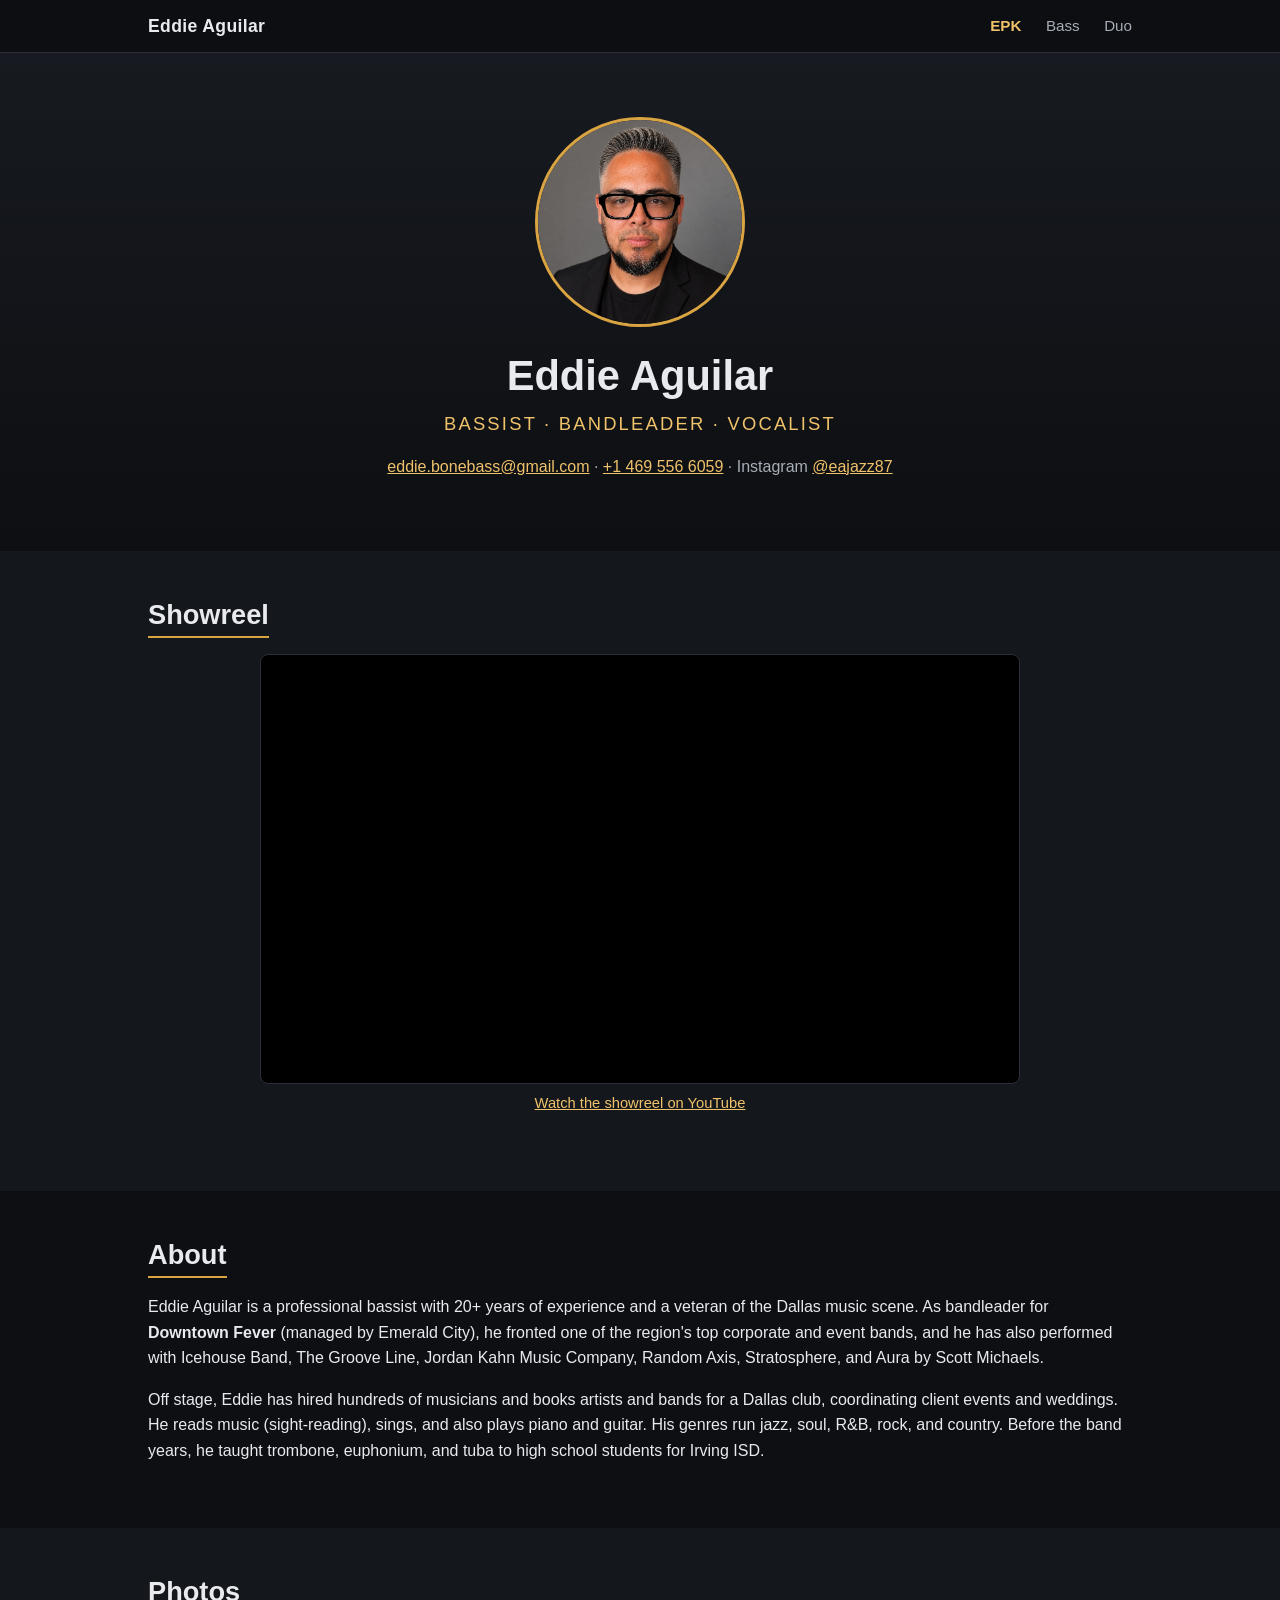
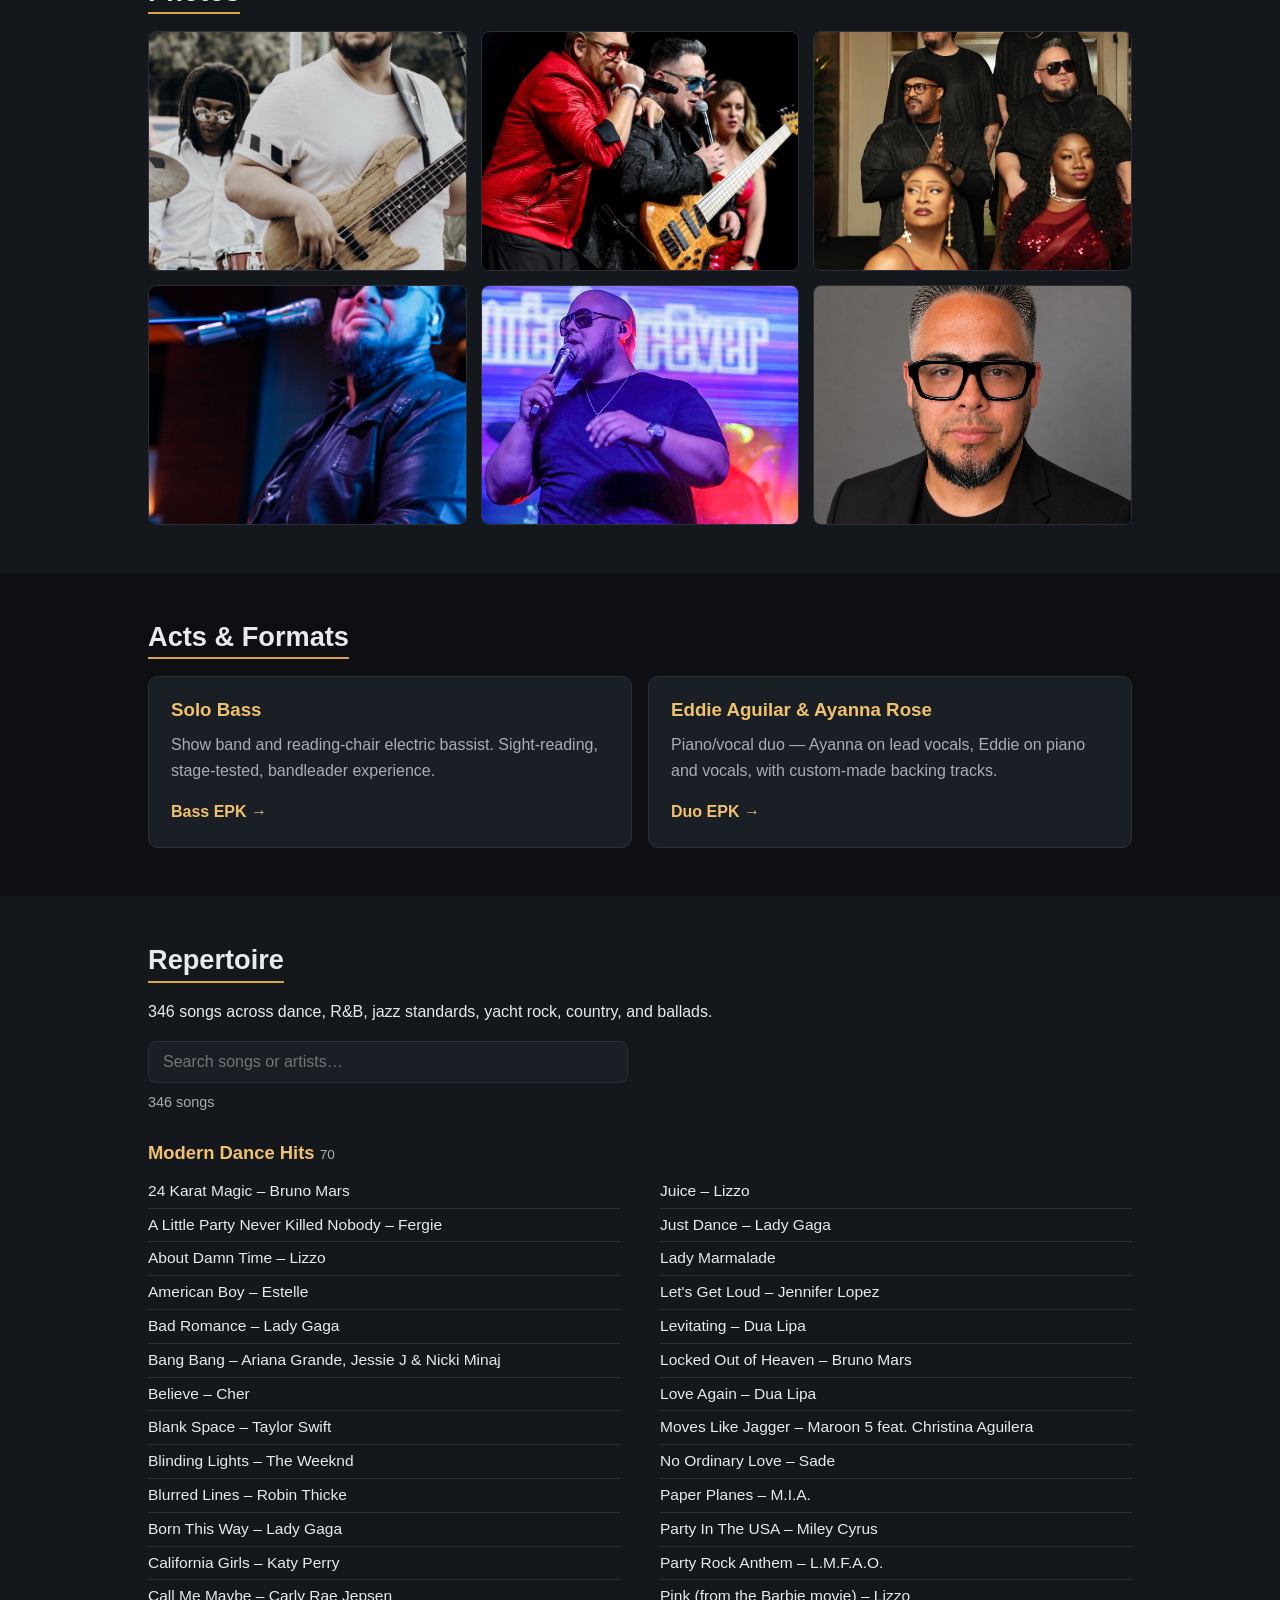
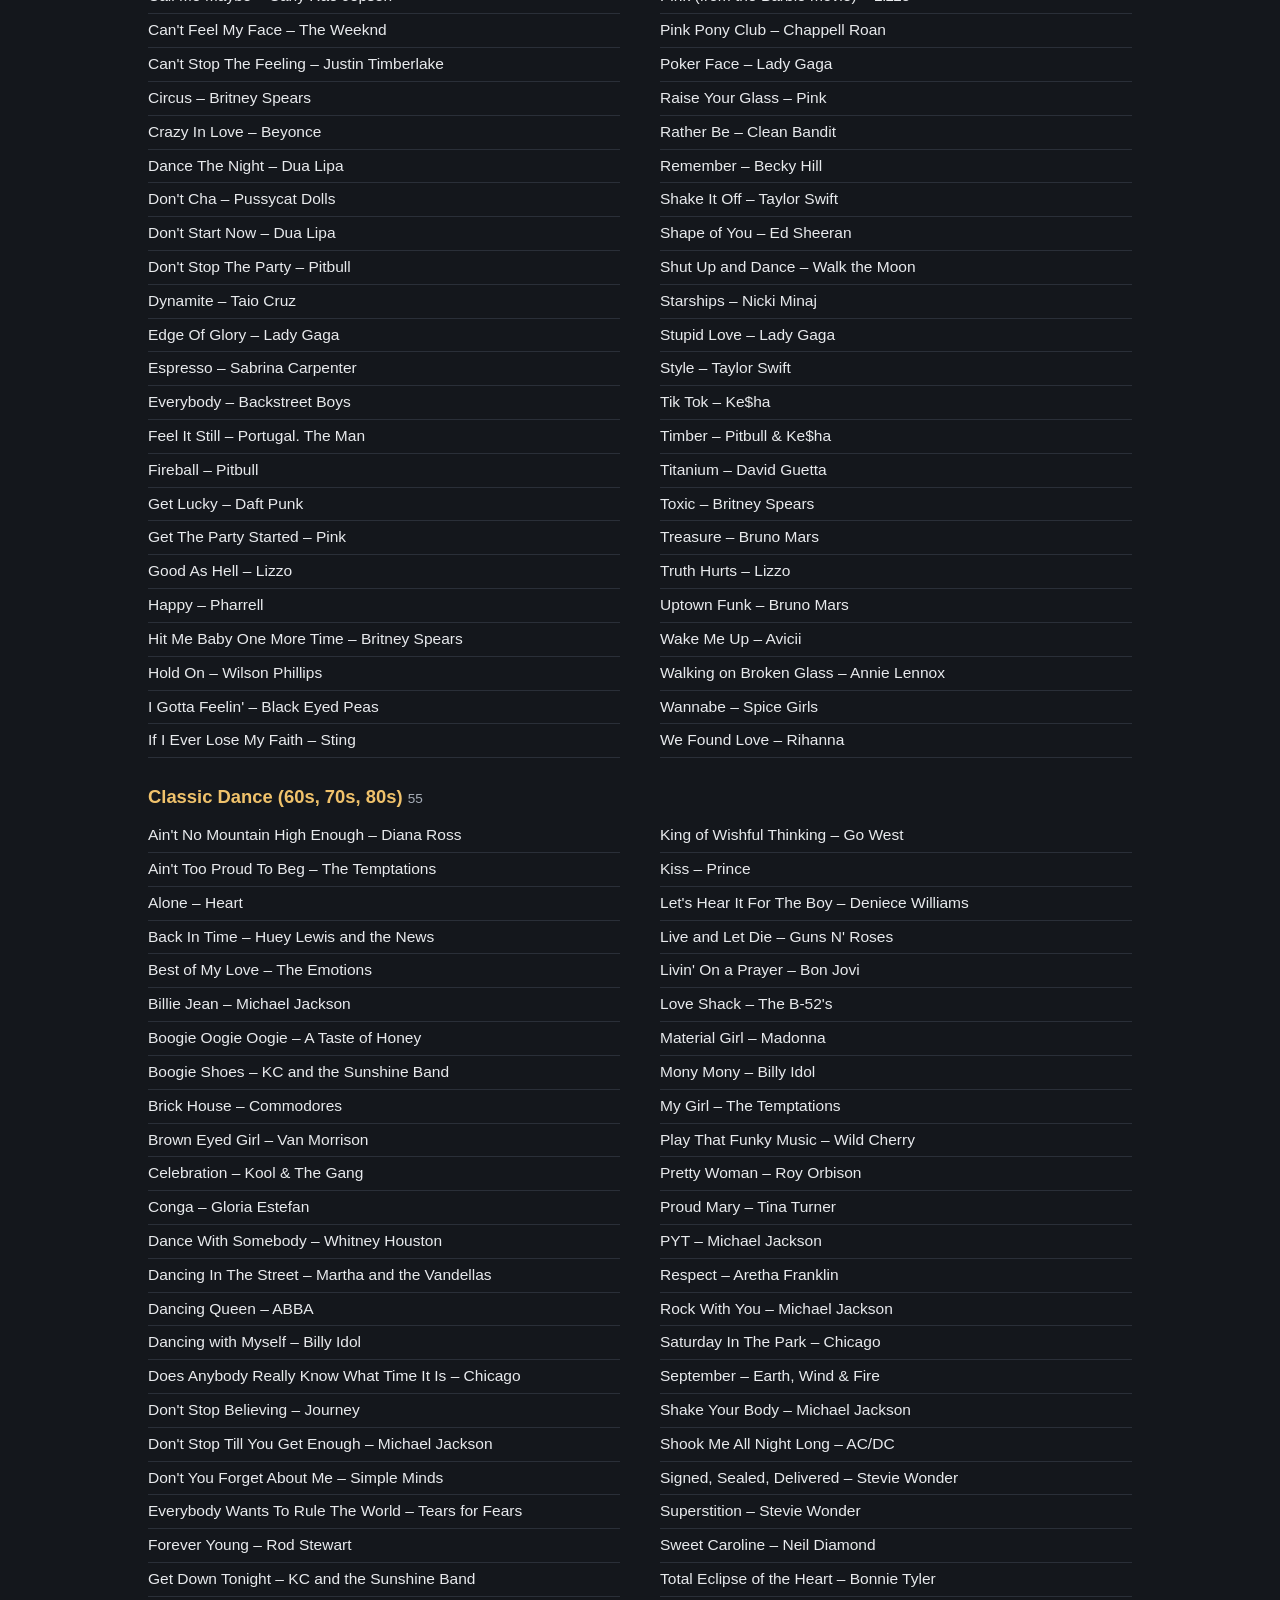
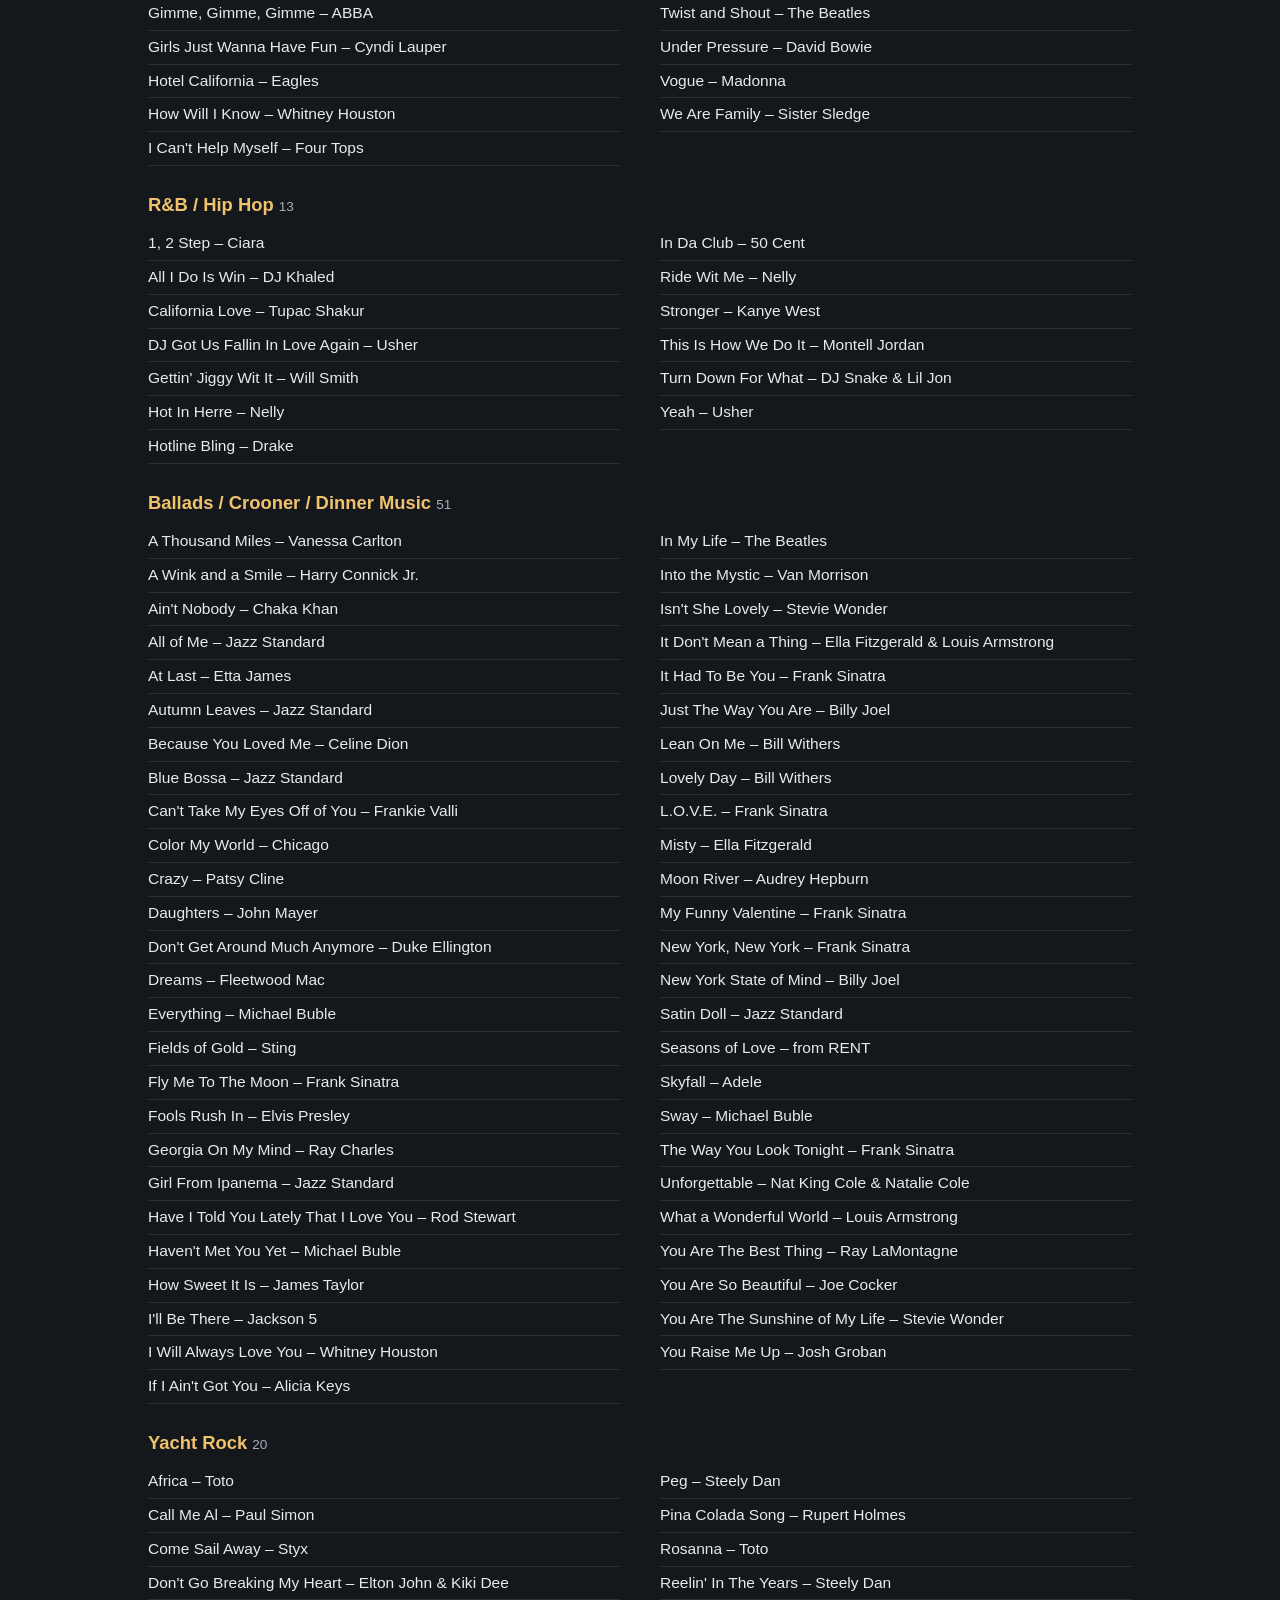
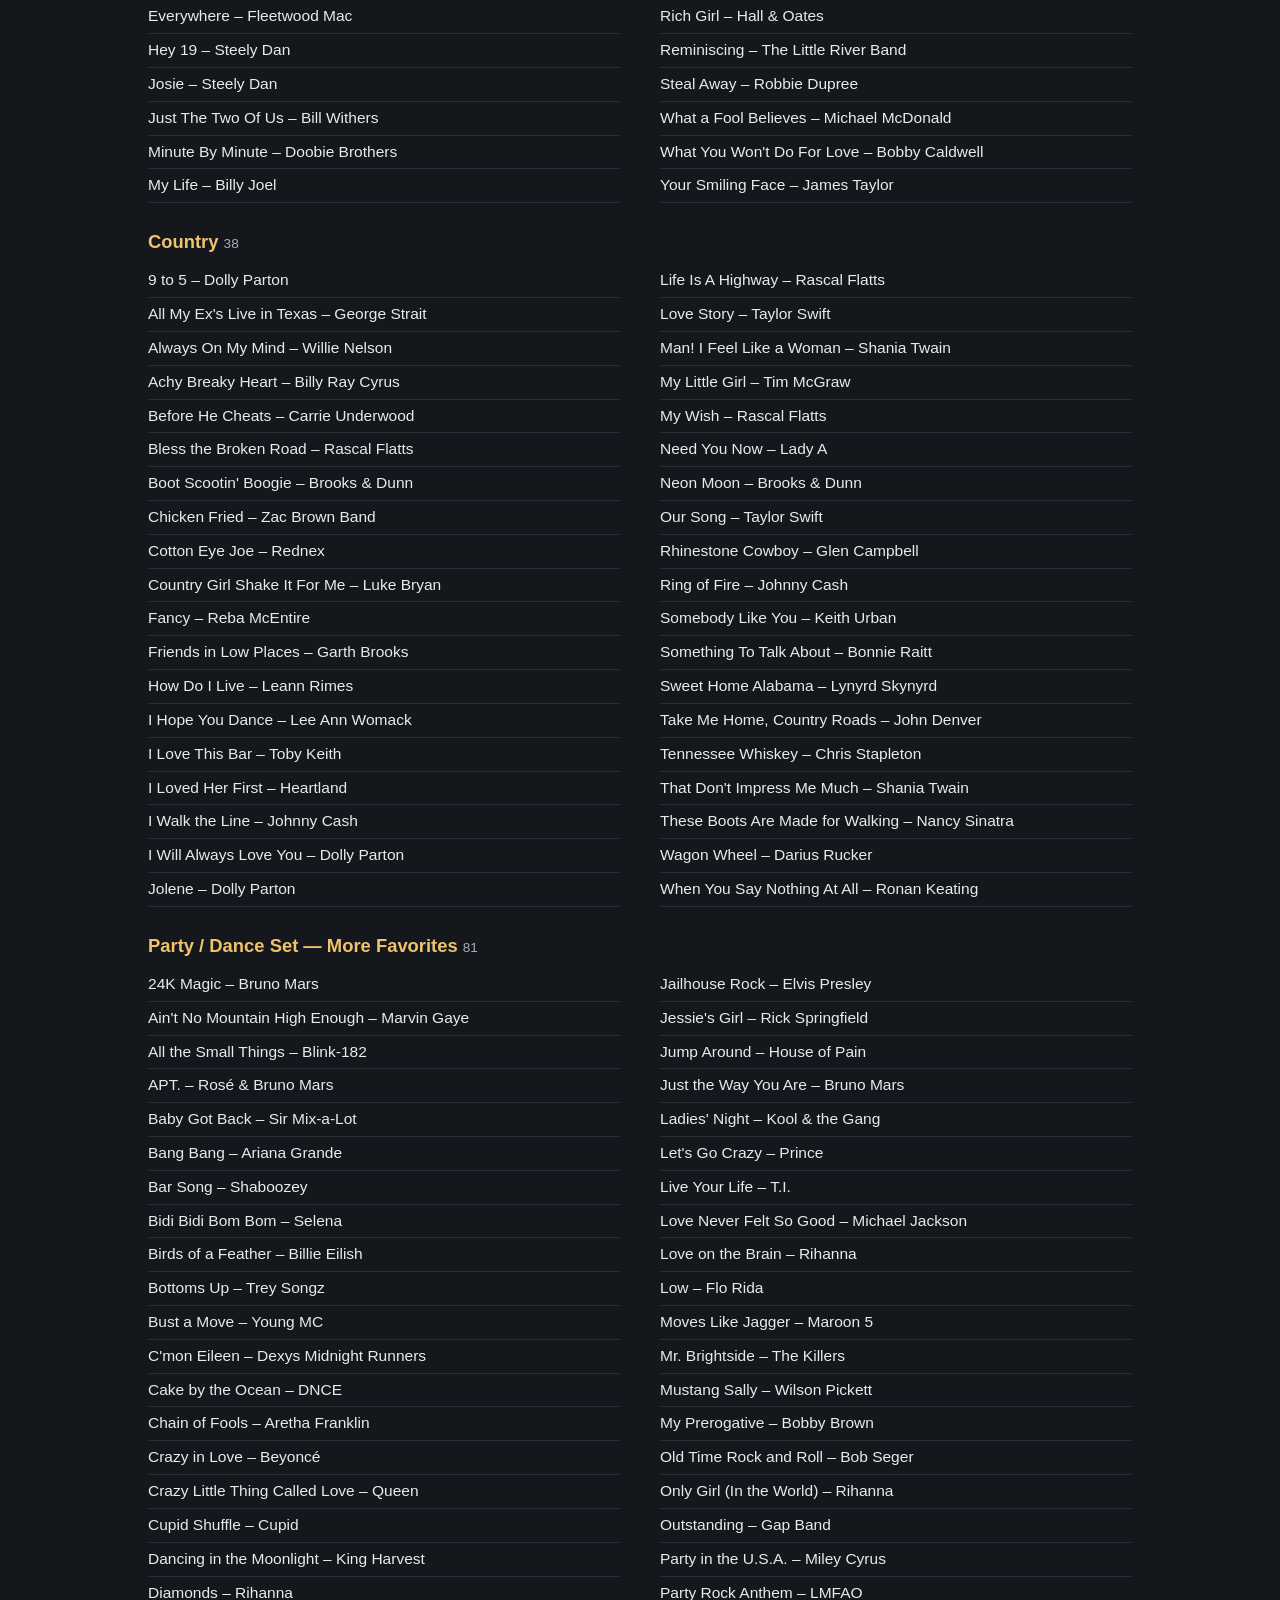
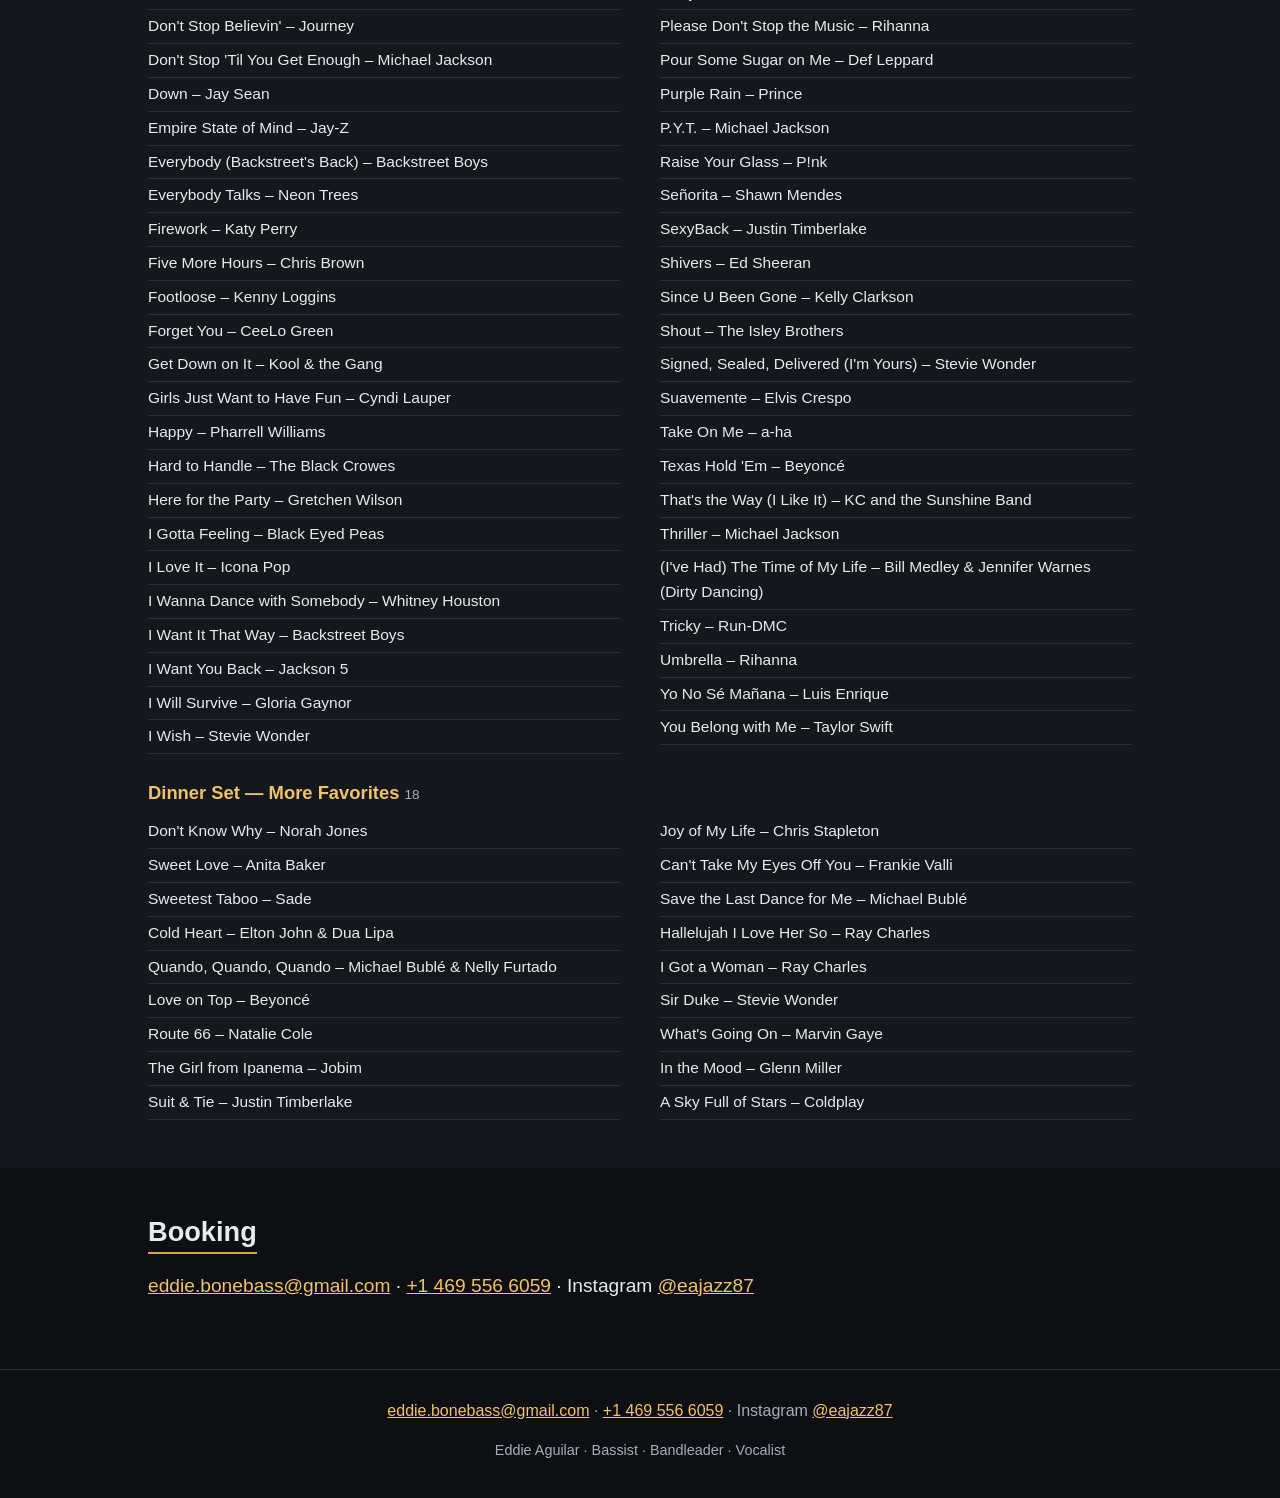
==== index.html @ 59c8dd5d "EPK website" ====
<!DOCTYPE html>
<html lang="en">
<head>
<meta charset="utf-8">
<meta name="viewport" content="width=device-width, initial-scale=1">
<title>Eddie Aguilar — EPK</title>
<meta name="description" content="Electronic press kit for Eddie Aguilar — bassist, bandleader and vocalist. Showreel, photos, repertoire and booking contact.">
<link rel="stylesheet" href="style.css">
</head>
<body>
<header class="site-header">
  <div class="wrap header-inner">
    <a class="brand" href="index.html">Eddie Aguilar</a>
    <nav>
      <a href="index.html" class="active">EPK</a>
      <a href="bass.html">Bass</a>
      <a href="duet.html">Duo</a>
    </nav>
  </div>
</header>
<main>

<section class="hero">
  <div class="wrap hero-inner">
    <img class="hero-photo" src="eddie-headshot.jpg" alt="Eddie Aguilar headshot">
    <div class="hero-text">
      <h1>Eddie Aguilar</h1>
      <p class="tagline">Bassist &middot; Bandleader &middot; Vocalist</p>
      <p class="hero-contact"><a href="mailto:eddie.bonebass@gmail.com">eddie.bonebass@gmail.com</a> &middot;
      <a href="tel:+14695566059">+1 469 556 6059</a> &middot;
      Instagram <a href="https://www.instagram.com/eajazz87">@eajazz87</a></p>
    </div>
  </div>
</section>

<section id="showreel">
  <div class="wrap">
    <h2>Showreel</h2>
    <div class="video">
        <div class="video-frame">
          <iframe src="https://www.youtube-nocookie.com/embed/-RrZEZyKXGs" title="Eddie Aguilar showreel" loading="lazy"
            allow="accelerometer; autoplay; clipboard-write; encrypted-media; gyroscope; picture-in-picture"
            allowfullscreen referrerpolicy="strict-origin-when-cross-origin"></iframe>
        </div>
        <p class="video-link"><a href="https://youtu.be/-RrZEZyKXGs">Watch the showreel on YouTube</a></p>
      </div>
  </div>
</section>

<section id="about">
  <div class="wrap">
    <h2>About</h2>
    <p>Eddie Aguilar is a professional bassist with 20+ years of experience and a veteran of the
    Dallas music scene. As bandleader for <strong>Downtown Fever</strong> (managed by Emerald City),
    he fronted one of the region's top corporate and event bands, and he has also performed with
    Icehouse Band, The Groove Line, Jordan Kahn Music Company, Random Axis, Stratosphere, and
    Aura by Scott Michaels.</p>
    <p>Off stage, Eddie has hired hundreds of musicians and books artists and bands for a Dallas
    club, coordinating client events and weddings. He reads music (sight-reading), sings, and also
    plays piano and guitar. His genres run jazz, soul, R&amp;B, rock, and country. Before the band
    years, he taught trombone, euphonium, and tuba to high school students for Irving ISD.</p>
  </div>
</section>

<section id="photos">
  <div class="wrap">
    <h2>Photos</h2>
    <div class="photo-grid">
      <img src="eddie-bass-live-stage-2026-10-12.jpg" alt="Eddie Aguilar playing bass live on stage" loading="lazy">
      <img src="eddie-bass-front-hotlist.jpg" alt="Eddie Aguilar with his bass" loading="lazy">
      <img src="eddie-full-band.jpg" alt="Eddie Aguilar performing with a full band" loading="lazy">
      <img src="eddie-keys-stage.jpg" alt="Eddie Aguilar on keyboards on stage" loading="lazy">
      <img src="eddie-vocalist-stage.jpg" alt="Eddie Aguilar singing on stage" loading="lazy">
      <img src="eddie-headshot.jpg" alt="Eddie Aguilar portrait" loading="lazy">
    </div>
  </div>
</section>

<section id="acts">
  <div class="wrap">
    <h2>Acts &amp; Formats</h2>
    <div class="cards">
      <a class="card" href="bass.html">
        <h3>Solo Bass</h3>
        <p>Show band and reading-chair electric bassist. Sight-reading, stage-tested, bandleader experience.</p>
        <span class="card-link">Bass EPK &rarr;</span>
      </a>
      <a class="card" href="duet.html">
        <h3>Eddie Aguilar &amp; Ayanna Rose</h3>
        <p>Piano/vocal duo — Ayanna on lead vocals, Eddie on piano and vocals, with custom-made backing tracks.</p>
        <span class="card-link">Duo EPK &rarr;</span>
      </a>
    </div>
  </div>
</section>

<section id="repertoire">
  <div class="wrap">
    <h2>Repertoire</h2>
    <p class="rep-intro">346 songs across dance, R&amp;B, jazz standards, yacht rock, country, and ballads.</p>
    <div class="rep-tools">
      <input id="song-search" type="search" placeholder="Search songs or artists…" aria-label="Search repertoire">
      <p id="song-count" class="song-count"></p>
    </div>
    <div id="song-list">
      <div class="song-group">
        <h3>Modern Dance Hits <span class="count">70</span></h3>
        <ul class="songs">
          <li>24 Karat Magic – Bruno Mars</li>
          <li>A Little Party Never Killed Nobody – Fergie</li>
          <li>About Damn Time – Lizzo</li>
          <li>American Boy – Estelle</li>
          <li>Bad Romance – Lady Gaga</li>
          <li>Bang Bang – Ariana Grande, Jessie J &amp; Nicki Minaj</li>
          <li>Believe – Cher</li>
          <li>Blank Space – Taylor Swift</li>
          <li>Blinding Lights – The Weeknd</li>
          <li>Blurred Lines – Robin Thicke</li>
          <li>Born This Way – Lady Gaga</li>
          <li>California Girls – Katy Perry</li>
          <li>Call Me Maybe – Carly Rae Jepsen</li>
          <li>Can&#x27;t Feel My Face – The Weeknd</li>
          <li>Can&#x27;t Stop The Feeling – Justin Timberlake</li>
          <li>Circus – Britney Spears</li>
          <li>Crazy In Love – Beyonce</li>
          <li>Dance The Night – Dua Lipa</li>
          <li>Don&#x27;t Cha – Pussycat Dolls</li>
          <li>Don&#x27;t Start Now – Dua Lipa</li>
          <li>Don&#x27;t Stop The Party – Pitbull</li>
          <li>Dynamite – Taio Cruz</li>
          <li>Edge Of Glory – Lady Gaga</li>
          <li>Espresso – Sabrina Carpenter</li>
          <li>Everybody – Backstreet Boys</li>
          <li>Feel It Still – Portugal. The Man</li>
          <li>Fireball – Pitbull</li>
          <li>Get Lucky – Daft Punk</li>
          <li>Get The Party Started – Pink</li>
          <li>Good As Hell – Lizzo</li>
          <li>Happy – Pharrell</li>
          <li>Hit Me Baby One More Time – Britney Spears</li>
          <li>Hold On – Wilson Phillips</li>
          <li>I Gotta Feelin&#x27; – Black Eyed Peas</li>
          <li>If I Ever Lose My Faith – Sting</li>
          <li>Juice – Lizzo</li>
          <li>Just Dance – Lady Gaga</li>
          <li>Lady Marmalade</li>
          <li>Let&#x27;s Get Loud – Jennifer Lopez</li>
          <li>Levitating – Dua Lipa</li>
          <li>Locked Out of Heaven – Bruno Mars</li>
          <li>Love Again – Dua Lipa</li>
          <li>Moves Like Jagger – Maroon 5 feat. Christina Aguilera</li>
          <li>No Ordinary Love – Sade</li>
          <li>Paper Planes – M.I.A.</li>
          <li>Party In The USA – Miley Cyrus</li>
          <li>Party Rock Anthem – L.M.F.A.O.</li>
          <li>Pink (from the Barbie movie) – Lizzo</li>
          <li>Pink Pony Club – Chappell Roan</li>
          <li>Poker Face – Lady Gaga</li>
          <li>Raise Your Glass – Pink</li>
          <li>Rather Be – Clean Bandit</li>
          <li>Remember – Becky Hill</li>
          <li>Shake It Off – Taylor Swift</li>
          <li>Shape of You – Ed Sheeran</li>
          <li>Shut Up and Dance – Walk the Moon</li>
          <li>Starships – Nicki Minaj</li>
          <li>Stupid Love – Lady Gaga</li>
          <li>Style – Taylor Swift</li>
          <li>Tik Tok – Ke$ha</li>
          <li>Timber – Pitbull &amp; Ke$ha</li>
          <li>Titanium – David Guetta</li>
          <li>Toxic – Britney Spears</li>
          <li>Treasure – Bruno Mars</li>
          <li>Truth Hurts – Lizzo</li>
          <li>Uptown Funk – Bruno Mars</li>
          <li>Wake Me Up – Avicii</li>
          <li>Walking on Broken Glass – Annie Lennox</li>
          <li>Wannabe – Spice Girls</li>
          <li>We Found Love – Rihanna</li>
        </ul>
      </div>
      <div class="song-group">
        <h3>Classic Dance (60s, 70s, 80s) <span class="count">55</span></h3>
        <ul class="songs">
          <li>Ain&#x27;t No Mountain High Enough – Diana Ross</li>
          <li>Ain&#x27;t Too Proud To Beg – The Temptations</li>
          <li>Alone – Heart</li>
          <li>Back In Time – Huey Lewis and the News</li>
          <li>Best of My Love – The Emotions</li>
          <li>Billie Jean – Michael Jackson</li>
          <li>Boogie Oogie Oogie – A Taste of Honey</li>
          <li>Boogie Shoes – KC and the Sunshine Band</li>
          <li>Brick House – Commodores</li>
          <li>Brown Eyed Girl – Van Morrison</li>
          <li>Celebration – Kool &amp; The Gang</li>
          <li>Conga – Gloria Estefan</li>
          <li>Dance With Somebody – Whitney Houston</li>
          <li>Dancing In The Street – Martha and the Vandellas</li>
          <li>Dancing Queen – ABBA</li>
          <li>Dancing with Myself – Billy Idol</li>
          <li>Does Anybody Really Know What Time It Is – Chicago</li>
          <li>Don&#x27;t Stop Believing – Journey</li>
          <li>Don&#x27;t Stop Till You Get Enough – Michael Jackson</li>
          <li>Don&#x27;t You Forget About Me – Simple Minds</li>
          <li>Everybody Wants To Rule The World – Tears for Fears</li>
          <li>Forever Young – Rod Stewart</li>
          <li>Get Down Tonight – KC and the Sunshine Band</li>
          <li>Gimme, Gimme, Gimme – ABBA</li>
          <li>Girls Just Wanna Have Fun – Cyndi Lauper</li>
          <li>Hotel California – Eagles</li>
          <li>How Will I Know – Whitney Houston</li>
          <li>I Can&#x27;t Help Myself – Four Tops</li>
          <li>King of Wishful Thinking – Go West</li>
          <li>Kiss – Prince</li>
          <li>Let&#x27;s Hear It For The Boy – Deniece Williams</li>
          <li>Live and Let Die – Guns N&#x27; Roses</li>
          <li>Livin&#x27; On a Prayer – Bon Jovi</li>
          <li>Love Shack – The B-52&#x27;s</li>
          <li>Material Girl – Madonna</li>
          <li>Mony Mony – Billy Idol</li>
          <li>My Girl – The Temptations</li>
          <li>Play That Funky Music – Wild Cherry</li>
          <li>Pretty Woman – Roy Orbison</li>
          <li>Proud Mary – Tina Turner</li>
          <li>PYT – Michael Jackson</li>
          <li>Respect – Aretha Franklin</li>
          <li>Rock With You – Michael Jackson</li>
          <li>Saturday In The Park – Chicago</li>
          <li>September – Earth, Wind &amp; Fire</li>
          <li>Shake Your Body – Michael Jackson</li>
          <li>Shook Me All Night Long – AC/DC</li>
          <li>Signed, Sealed, Delivered – Stevie Wonder</li>
          <li>Superstition – Stevie Wonder</li>
          <li>Sweet Caroline – Neil Diamond</li>
          <li>Total Eclipse of the Heart – Bonnie Tyler</li>
          <li>Twist and Shout – The Beatles</li>
          <li>Under Pressure – David Bowie</li>
          <li>Vogue – Madonna</li>
          <li>We Are Family – Sister Sledge</li>
        </ul>
      </div>
      <div class="song-group">
        <h3>R&amp;B / Hip Hop <span class="count">13</span></h3>
        <ul class="songs">
          <li>1, 2 Step – Ciara</li>
          <li>All I Do Is Win – DJ Khaled</li>
          <li>California Love – Tupac Shakur</li>
          <li>DJ Got Us Fallin In Love Again – Usher</li>
          <li>Gettin&#x27; Jiggy Wit It – Will Smith</li>
          <li>Hot In Herre – Nelly</li>
          <li>Hotline Bling – Drake</li>
          <li>In Da Club – 50 Cent</li>
          <li>Ride Wit Me – Nelly</li>
          <li>Stronger – Kanye West</li>
          <li>This Is How We Do It – Montell Jordan</li>
          <li>Turn Down For What – DJ Snake &amp; Lil Jon</li>
          <li>Yeah – Usher</li>
        </ul>
      </div>
      <div class="song-group">
        <h3>Ballads / Crooner / Dinner Music <span class="count">51</span></h3>
        <ul class="songs">
          <li>A Thousand Miles – Vanessa Carlton</li>
          <li>A Wink and a Smile – Harry Connick Jr.</li>
          <li>Ain&#x27;t Nobody – Chaka Khan</li>
          <li>All of Me – Jazz Standard</li>
          <li>At Last – Etta James</li>
          <li>Autumn Leaves – Jazz Standard</li>
          <li>Because You Loved Me – Celine Dion</li>
          <li>Blue Bossa – Jazz Standard</li>
          <li>Can&#x27;t Take My Eyes Off of You – Frankie Valli</li>
          <li>Color My World – Chicago</li>
          <li>Crazy – Patsy Cline</li>
          <li>Daughters – John Mayer</li>
          <li>Don&#x27;t Get Around Much Anymore – Duke Ellington</li>
          <li>Dreams – Fleetwood Mac</li>
          <li>Everything – Michael Buble</li>
          <li>Fields of Gold – Sting</li>
          <li>Fly Me To The Moon – Frank Sinatra</li>
          <li>Fools Rush In – Elvis Presley</li>
          <li>Georgia On My Mind – Ray Charles</li>
          <li>Girl From Ipanema – Jazz Standard</li>
          <li>Have I Told You Lately That I Love You – Rod Stewart</li>
          <li>Haven&#x27;t Met You Yet – Michael Buble</li>
          <li>How Sweet It Is – James Taylor</li>
          <li>I&#x27;ll Be There – Jackson 5</li>
          <li>I Will Always Love You – Whitney Houston</li>
          <li>If I Ain&#x27;t Got You – Alicia Keys</li>
          <li>In My Life – The Beatles</li>
          <li>Into the Mystic – Van Morrison</li>
          <li>Isn&#x27;t She Lovely – Stevie Wonder</li>
          <li>It Don&#x27;t Mean a Thing – Ella Fitzgerald &amp; Louis Armstrong</li>
          <li>It Had To Be You – Frank Sinatra</li>
          <li>Just The Way You Are – Billy Joel</li>
          <li>Lean On Me – Bill Withers</li>
          <li>Lovely Day – Bill Withers</li>
          <li>L.O.V.E. – Frank Sinatra</li>
          <li>Misty – Ella Fitzgerald</li>
          <li>Moon River – Audrey Hepburn</li>
          <li>My Funny Valentine – Frank Sinatra</li>
          <li>New York, New York – Frank Sinatra</li>
          <li>New York State of Mind – Billy Joel</li>
          <li>Satin Doll – Jazz Standard</li>
          <li>Seasons of Love – from RENT</li>
          <li>Skyfall – Adele</li>
          <li>Sway – Michael Buble</li>
          <li>The Way You Look Tonight – Frank Sinatra</li>
          <li>Unforgettable – Nat King Cole &amp; Natalie Cole</li>
          <li>What a Wonderful World – Louis Armstrong</li>
          <li>You Are The Best Thing – Ray LaMontagne</li>
          <li>You Are So Beautiful – Joe Cocker</li>
          <li>You Are The Sunshine of My Life – Stevie Wonder</li>
          <li>You Raise Me Up – Josh Groban</li>
        </ul>
      </div>
      <div class="song-group">
        <h3>Yacht Rock <span class="count">20</span></h3>
        <ul class="songs">
          <li>Africa – Toto</li>
          <li>Call Me Al – Paul Simon</li>
          <li>Come Sail Away – Styx</li>
          <li>Don&#x27;t Go Breaking My Heart – Elton John &amp; Kiki Dee</li>
          <li>Everywhere – Fleetwood Mac</li>
          <li>Hey 19 – Steely Dan</li>
          <li>Josie – Steely Dan</li>
          <li>Just The Two Of Us – Bill Withers</li>
          <li>Minute By Minute – Doobie Brothers</li>
          <li>My Life – Billy Joel</li>
          <li>Peg – Steely Dan</li>
          <li>Pina Colada Song – Rupert Holmes</li>
          <li>Rosanna – Toto</li>
          <li>Reelin&#x27; In The Years – Steely Dan</li>
          <li>Rich Girl – Hall &amp; Oates</li>
          <li>Reminiscing – The Little River Band</li>
          <li>Steal Away – Robbie Dupree</li>
          <li>What a Fool Believes – Michael McDonald</li>
          <li>What You Won&#x27;t Do For Love – Bobby Caldwell</li>
          <li>Your Smiling Face – James Taylor</li>
        </ul>
      </div>
      <div class="song-group">
        <h3>Country <span class="count">38</span></h3>
        <ul class="songs">
          <li>9 to 5 – Dolly Parton</li>
          <li>All My Ex&#x27;s Live in Texas – George Strait</li>
          <li>Always On My Mind – Willie Nelson</li>
          <li>Achy Breaky Heart – Billy Ray Cyrus</li>
          <li>Before He Cheats – Carrie Underwood</li>
          <li>Bless the Broken Road – Rascal Flatts</li>
          <li>Boot Scootin&#x27; Boogie – Brooks &amp; Dunn</li>
          <li>Chicken Fried – Zac Brown Band</li>
          <li>Cotton Eye Joe – Rednex</li>
          <li>Country Girl Shake It For Me – Luke Bryan</li>
          <li>Fancy – Reba McEntire</li>
          <li>Friends in Low Places – Garth Brooks</li>
          <li>How Do I Live – Leann Rimes</li>
          <li>I Hope You Dance – Lee Ann Womack</li>
          <li>I Love This Bar – Toby Keith</li>
          <li>I Loved Her First – Heartland</li>
          <li>I Walk the Line – Johnny Cash</li>
          <li>I Will Always Love You – Dolly Parton</li>
          <li>Jolene – Dolly Parton</li>
          <li>Life Is A Highway – Rascal Flatts</li>
          <li>Love Story – Taylor Swift</li>
          <li>Man! I Feel Like a Woman – Shania Twain</li>
          <li>My Little Girl – Tim McGraw</li>
          <li>My Wish – Rascal Flatts</li>
          <li>Need You Now – Lady A</li>
          <li>Neon Moon – Brooks &amp; Dunn</li>
          <li>Our Song – Taylor Swift</li>
          <li>Rhinestone Cowboy – Glen Campbell</li>
          <li>Ring of Fire – Johnny Cash</li>
          <li>Somebody Like You – Keith Urban</li>
          <li>Something To Talk About – Bonnie Raitt</li>
          <li>Sweet Home Alabama – Lynyrd Skynyrd</li>
          <li>Take Me Home, Country Roads – John Denver</li>
          <li>Tennessee Whiskey – Chris Stapleton</li>
          <li>That Don&#x27;t Impress Me Much – Shania Twain</li>
          <li>These Boots Are Made for Walking – Nancy Sinatra</li>
          <li>Wagon Wheel – Darius Rucker</li>
          <li>When You Say Nothing At All – Ronan Keating</li>
        </ul>
      </div>
      <div class="song-group">
        <h3>Party / Dance Set — More Favorites <span class="count">81</span></h3>
        <ul class="songs">
          <li>24K Magic – Bruno Mars</li>
          <li>Ain&#x27;t No Mountain High Enough – Marvin Gaye</li>
          <li>All the Small Things – Blink-182</li>
          <li>APT. – Rosé &amp; Bruno Mars</li>
          <li>Baby Got Back – Sir Mix-a-Lot</li>
          <li>Bang Bang – Ariana Grande</li>
          <li>Bar Song – Shaboozey</li>
          <li>Bidi Bidi Bom Bom – Selena</li>
          <li>Birds of a Feather – Billie Eilish</li>
          <li>Bottoms Up – Trey Songz</li>
          <li>Bust a Move – Young MC</li>
          <li>C&#x27;mon Eileen – Dexys Midnight Runners</li>
          <li>Cake by the Ocean – DNCE</li>
          <li>Chain of Fools – Aretha Franklin</li>
          <li>Crazy in Love – Beyoncé</li>
          <li>Crazy Little Thing Called Love – Queen</li>
          <li>Cupid Shuffle – Cupid</li>
          <li>Dancing in the Moonlight – King Harvest</li>
          <li>Diamonds – Rihanna</li>
          <li>Don&#x27;t Stop Believin&#x27; – Journey</li>
          <li>Don&#x27;t Stop &#x27;Til You Get Enough – Michael Jackson</li>
          <li>Down – Jay Sean</li>
          <li>Empire State of Mind – Jay-Z</li>
          <li>Everybody (Backstreet&#x27;s Back) – Backstreet Boys</li>
          <li>Everybody Talks – Neon Trees</li>
          <li>Firework – Katy Perry</li>
          <li>Five More Hours – Chris Brown</li>
          <li>Footloose – Kenny Loggins</li>
          <li>Forget You – CeeLo Green</li>
          <li>Get Down on It – Kool &amp; the Gang</li>
          <li>Girls Just Want to Have Fun – Cyndi Lauper</li>
          <li>Happy – Pharrell Williams</li>
          <li>Hard to Handle – The Black Crowes</li>
          <li>Here for the Party – Gretchen Wilson</li>
          <li>I Gotta Feeling – Black Eyed Peas</li>
          <li>I Love It – Icona Pop</li>
          <li>I Wanna Dance with Somebody – Whitney Houston</li>
          <li>I Want It That Way – Backstreet Boys</li>
          <li>I Want You Back – Jackson 5</li>
          <li>I Will Survive – Gloria Gaynor</li>
          <li>I Wish – Stevie Wonder</li>
          <li>Jailhouse Rock – Elvis Presley</li>
          <li>Jessie&#x27;s Girl – Rick Springfield</li>
          <li>Jump Around – House of Pain</li>
          <li>Just the Way You Are – Bruno Mars</li>
          <li>Ladies&#x27; Night – Kool &amp; the Gang</li>
          <li>Let&#x27;s Go Crazy – Prince</li>
          <li>Live Your Life – T.I.</li>
          <li>Love Never Felt So Good – Michael Jackson</li>
          <li>Love on the Brain – Rihanna</li>
          <li>Low – Flo Rida</li>
          <li>Moves Like Jagger – Maroon 5</li>
          <li>Mr. Brightside – The Killers</li>
          <li>Mustang Sally – Wilson Pickett</li>
          <li>My Prerogative – Bobby Brown</li>
          <li>Old Time Rock and Roll – Bob Seger</li>
          <li>Only Girl (In the World) – Rihanna</li>
          <li>Outstanding – Gap Band</li>
          <li>Party in the U.S.A. – Miley Cyrus</li>
          <li>Party Rock Anthem – LMFAO</li>
          <li>Please Don&#x27;t Stop the Music – Rihanna</li>
          <li>Pour Some Sugar on Me – Def Leppard</li>
          <li>Purple Rain – Prince</li>
          <li>P.Y.T. – Michael Jackson</li>
          <li>Raise Your Glass – P!nk</li>
          <li>Señorita – Shawn Mendes</li>
          <li>SexyBack – Justin Timberlake</li>
          <li>Shivers – Ed Sheeran</li>
          <li>Since U Been Gone – Kelly Clarkson</li>
          <li>Shout – The Isley Brothers</li>
          <li>Signed, Sealed, Delivered (I&#x27;m Yours) – Stevie Wonder</li>
          <li>Suavemente – Elvis Crespo</li>
          <li>Take On Me – a-ha</li>
          <li>Texas Hold &#x27;Em – Beyoncé</li>
          <li>That&#x27;s the Way (I Like It) – KC and the Sunshine Band</li>
          <li>Thriller – Michael Jackson</li>
          <li>(I&#x27;ve Had) The Time of My Life – Bill Medley &amp; Jennifer Warnes (Dirty Dancing)</li>
          <li>Tricky – Run-DMC</li>
          <li>Umbrella – Rihanna</li>
          <li>Yo No Sé Mañana – Luis Enrique</li>
          <li>You Belong with Me – Taylor Swift</li>
        </ul>
      </div>
      <div class="song-group">
        <h3>Dinner Set — More Favorites <span class="count">18</span></h3>
        <ul class="songs">
          <li>Don&#x27;t Know Why – Norah Jones</li>
          <li>Sweet Love – Anita Baker</li>
          <li>Sweetest Taboo – Sade</li>
          <li>Cold Heart – Elton John &amp; Dua Lipa</li>
          <li>Quando, Quando, Quando – Michael Bublé &amp; Nelly Furtado</li>
          <li>Love on Top – Beyoncé</li>
          <li>Route 66 – Natalie Cole</li>
          <li>The Girl from Ipanema – Jobim</li>
          <li>Suit &amp; Tie – Justin Timberlake</li>
          <li>Joy of My Life – Chris Stapleton</li>
          <li>Can&#x27;t Take My Eyes Off You – Frankie Valli</li>
          <li>Save the Last Dance for Me – Michael Bublé</li>
          <li>Hallelujah I Love Her So – Ray Charles</li>
          <li>I Got a Woman – Ray Charles</li>
          <li>Sir Duke – Stevie Wonder</li>
          <li>What&#x27;s Going On – Marvin Gaye</li>
          <li>In the Mood – Glenn Miller</li>
          <li>A Sky Full of Stars – Coldplay</li>
        </ul>
      </div>
    </div>
  </div>
</section>

<section id="contact">
  <div class="wrap">
    <h2>Booking</h2>
    <p class="contact-big"><a href="mailto:eddie.bonebass@gmail.com">eddie.bonebass@gmail.com</a> &middot;
      <a href="tel:+14695566059">+1 469 556 6059</a> &middot;
      Instagram <a href="https://www.instagram.com/eajazz87">@eajazz87</a></p>
  </div>
</section>
<script>
(function () {
  var input = document.getElementById('song-search');
  var count = document.getElementById('song-count');
  var groups = Array.prototype.slice.call(document.querySelectorAll('.song-group'));
  var total = document.querySelectorAll('#song-list li').length;
  function update() {
    var q = input.value.trim().toLowerCase();
    var visible = 0;
    groups.forEach(function (g) {
      var any = false;
      g.querySelectorAll('li').forEach(function (li) {
        var show = !q || li.textContent.toLowerCase().indexOf(q) !== -1;
        li.style.display = show ? '' : 'none';
        if (show) { any = true; visible++; }
      });
      g.style.display = any ? '' : 'none';
    });
    count.textContent = q ? visible + ' of ' + total + ' songs' : total + ' songs';
  }
  input.addEventListener('input', update);
  update();
})();
</script>

</main>
<footer>
  <div class="wrap">
    <p class="foot-contact"><a href="mailto:eddie.bonebass@gmail.com">eddie.bonebass@gmail.com</a> &middot;
      <a href="tel:+14695566059">+1 469 556 6059</a> &middot;
      Instagram <a href="https://www.instagram.com/eajazz87">@eajazz87</a></p>
    <p class="foot-note">Eddie Aguilar &middot; Bassist &middot; Bandleader &middot; Vocalist</p>
  </div>
</footer>
</body>
</html>
---- style.css ----
/* Eddie Aguilar EPK — dark, clean, self-contained */
:root {
  --bg: #0d0f12;
  --bg-alt: #14171c;
  --panel: #1a1e25;
  --line: #2a2f38;
  --text: #e8eaed;
  --muted: #a7aeb8;
  --accent: #d9a441;
  --accent-soft: #f0c26b;
  --max: 1024px;
}
* { box-sizing: border-box; }
html { scroll-behavior: smooth; }
body {
  margin: 0;
  background: var(--bg);
  color: var(--text);
  font-family: -apple-system, BlinkMacSystemFont, "Segoe UI", Roboto, "Helvetica Neue", Arial, sans-serif;
  line-height: 1.6;
}
.wrap { max-width: var(--max); margin: 0 auto; padding: 0 20px; }
a { color: var(--accent-soft); }
a:hover { color: var(--accent); }
h1, h2, h3 { line-height: 1.2; margin: 0 0 0.6em; }
h2 { font-size: 1.7rem; border-bottom: 2px solid var(--accent); display: inline-block; padding-bottom: 4px; }
h2.mt { margin-top: 2em; }
p { margin: 0 0 1em; }
section { padding: 48px 0; }
section:nth-of-type(even) { background: var(--bg-alt); }

/* header */
.site-header {
  position: sticky; top: 0; z-index: 10;
  background: rgba(13, 15, 18, 0.95);
  border-bottom: 1px solid var(--line);
}
.header-inner { display: flex; align-items: center; justify-content: space-between; padding-top: 12px; padding-bottom: 12px; }
.brand { color: var(--text); text-decoration: none; font-weight: 700; font-size: 1.1rem; letter-spacing: 0.02em; }
.site-header nav a {
  color: var(--muted); text-decoration: none; margin-left: 20px; font-size: 0.95rem;
}
.site-header nav a:hover { color: var(--text); }
.site-header nav a.active { color: var(--accent-soft); font-weight: 600; }

/* hero */
.hero {
  background: linear-gradient(180deg, #171a20, var(--bg));
  padding: 64px 0 56px;
  text-align: center;
}
.hero-inner { display: flex; flex-direction: column; align-items: center; gap: 24px; }
.hero-photo {
  width: 210px; height: 210px; object-fit: cover;
  border-radius: 50%; border: 3px solid var(--accent);
}
.hero h1 { font-size: 2.6rem; margin-bottom: 0.2em; }
.tagline { font-size: 1.15rem; color: var(--accent-soft); letter-spacing: 0.12em; text-transform: uppercase; margin-bottom: 0.8em; }
.hero-contact { color: var(--muted); font-size: 1rem; }
.hero-sub { padding: 56px 0 40px; }
.hero-sub h1 { font-size: 2.2rem; }

/* video */
.video { max-width: 760px; margin: 0 auto 28px; }
.video-frame {
  position: relative; padding-top: 56.25%;
  background: #000; border: 1px solid var(--line); border-radius: 8px; overflow: hidden;
}
.video-frame iframe { position: absolute; inset: 0; width: 100%; height: 100%; border: 0; }
.video-link { text-align: center; margin-top: 8px; font-size: 0.92rem; }

/* photos */
.photo-grid { display: grid; grid-template-columns: repeat(3, 1fr); gap: 14px; }
.photo-grid img {
  width: 100%; height: 240px; object-fit: cover;
  border-radius: 8px; border: 1px solid var(--line); display: block;
}

/* cards */
.cards { display: grid; grid-template-columns: 1fr 1fr; gap: 16px; }
.card {
  display: block; background: var(--panel); border: 1px solid var(--line);
  border-radius: 10px; padding: 22px; text-decoration: none; color: var(--text);
}
.card:hover { border-color: var(--accent); }
.card h3 { color: var(--accent-soft); }
.card p { color: var(--muted); }
.card-link { color: var(--accent-soft); font-weight: 600; }

/* repertoire */
.rep-tools { margin: 16px 0 8px; }
#song-search {
  width: 100%; max-width: 480px; padding: 11px 14px;
  background: var(--panel); border: 1px solid var(--line); border-radius: 8px;
  color: var(--text); font-size: 1rem;
}
.song-count { color: var(--muted); font-size: 0.9rem; margin-top: 8px; }
.song-group { margin-top: 28px; }
.song-group h3 { color: var(--accent-soft); font-size: 1.15rem; }
.song-group h3 .count { color: var(--muted); font-size: 0.85rem; font-weight: 400; }
ul.songs { list-style: none; margin: 0; padding: 0; columns: 2; column-gap: 40px; }
ul.songs li { padding: 4px 0; border-bottom: 1px solid var(--line); break-inside: avoid; font-size: 0.97rem; }
ul.songs.two-col { columns: 2; }

/* contact + footer */
.contact-big { font-size: 1.2rem; }
footer { border-top: 1px solid var(--line); padding: 28px 0 36px; text-align: center; color: var(--muted); }
.foot-note { font-size: 0.9rem; margin: 6px 0 0; }

@media (max-width: 720px) {
  .photo-grid { grid-template-columns: 1fr 1fr; }
  .photo-grid img { height: 170px; }
  .cards { grid-template-columns: 1fr; }
  ul.songs, ul.songs.two-col { columns: 1; }
  .hero h1 { font-size: 2rem; }
  .hero-sub h1 { font-size: 1.7rem; }
  section { padding: 36px 0; }
}
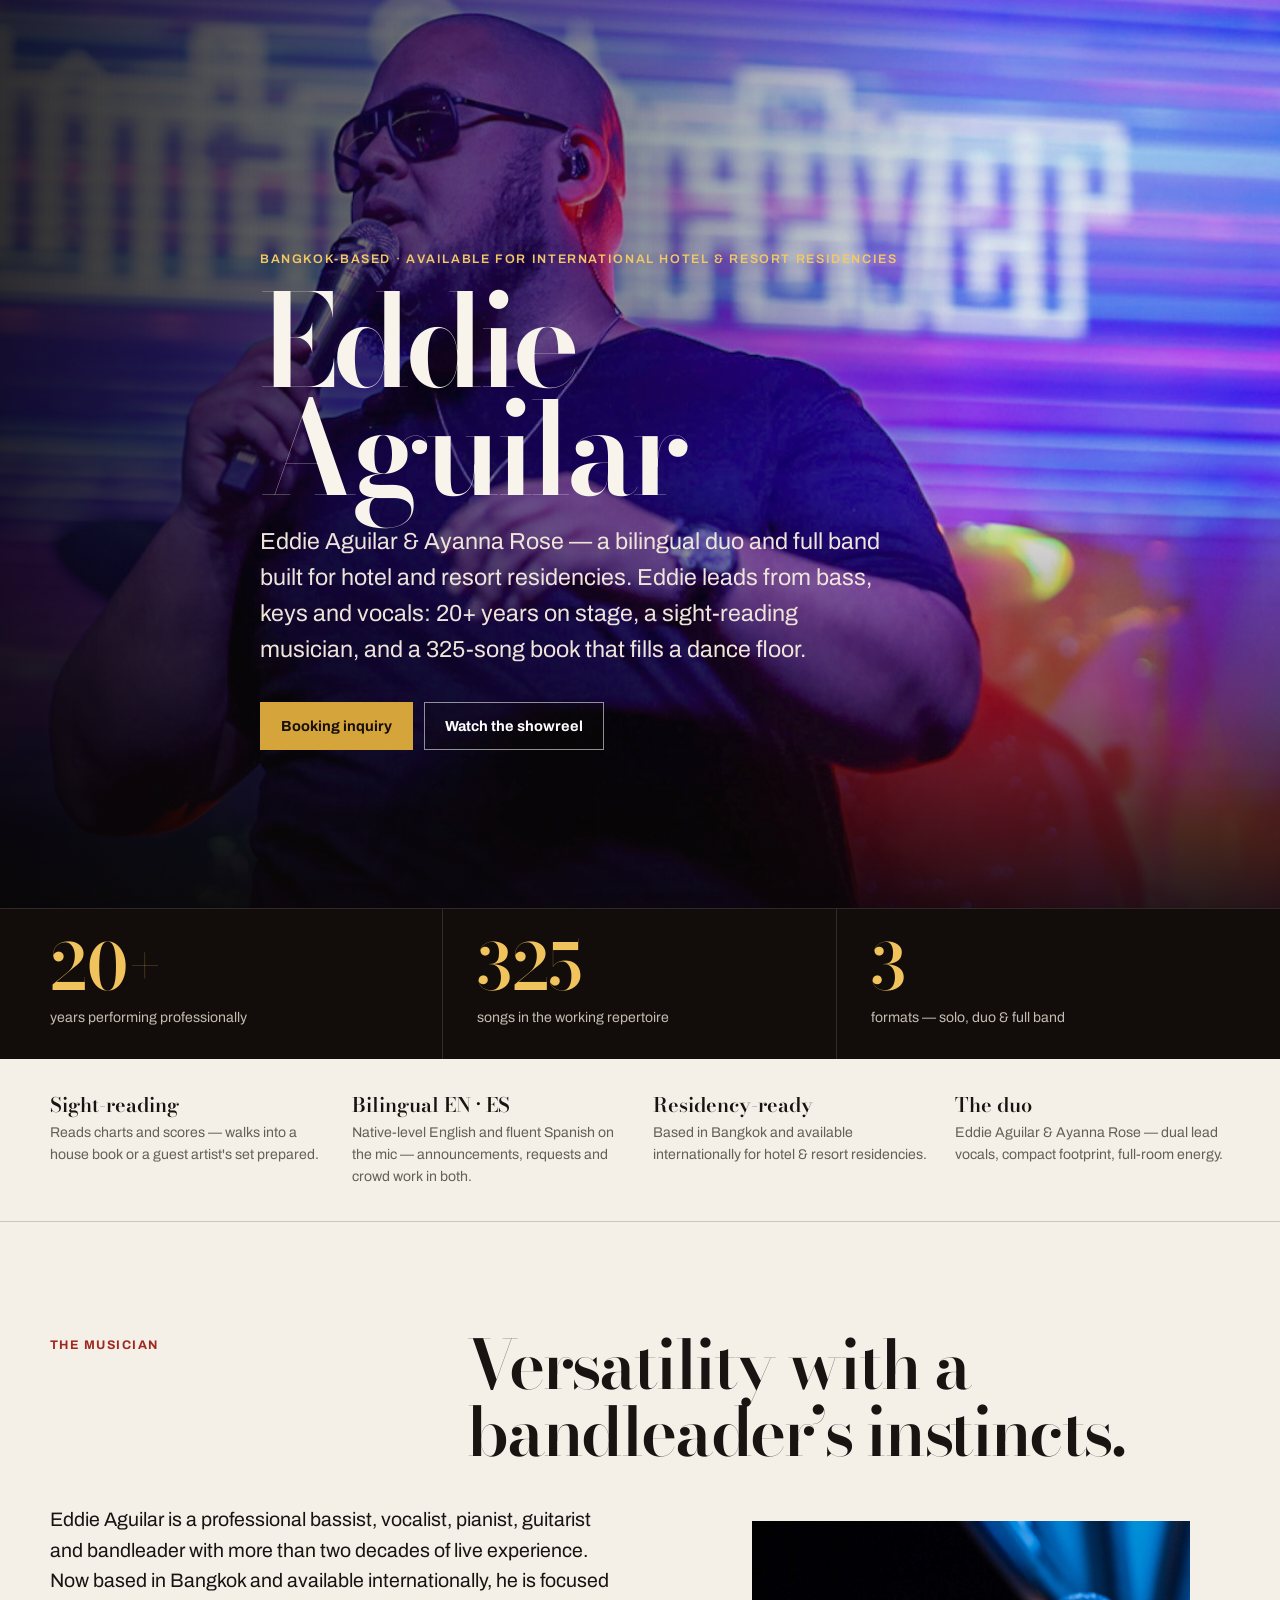
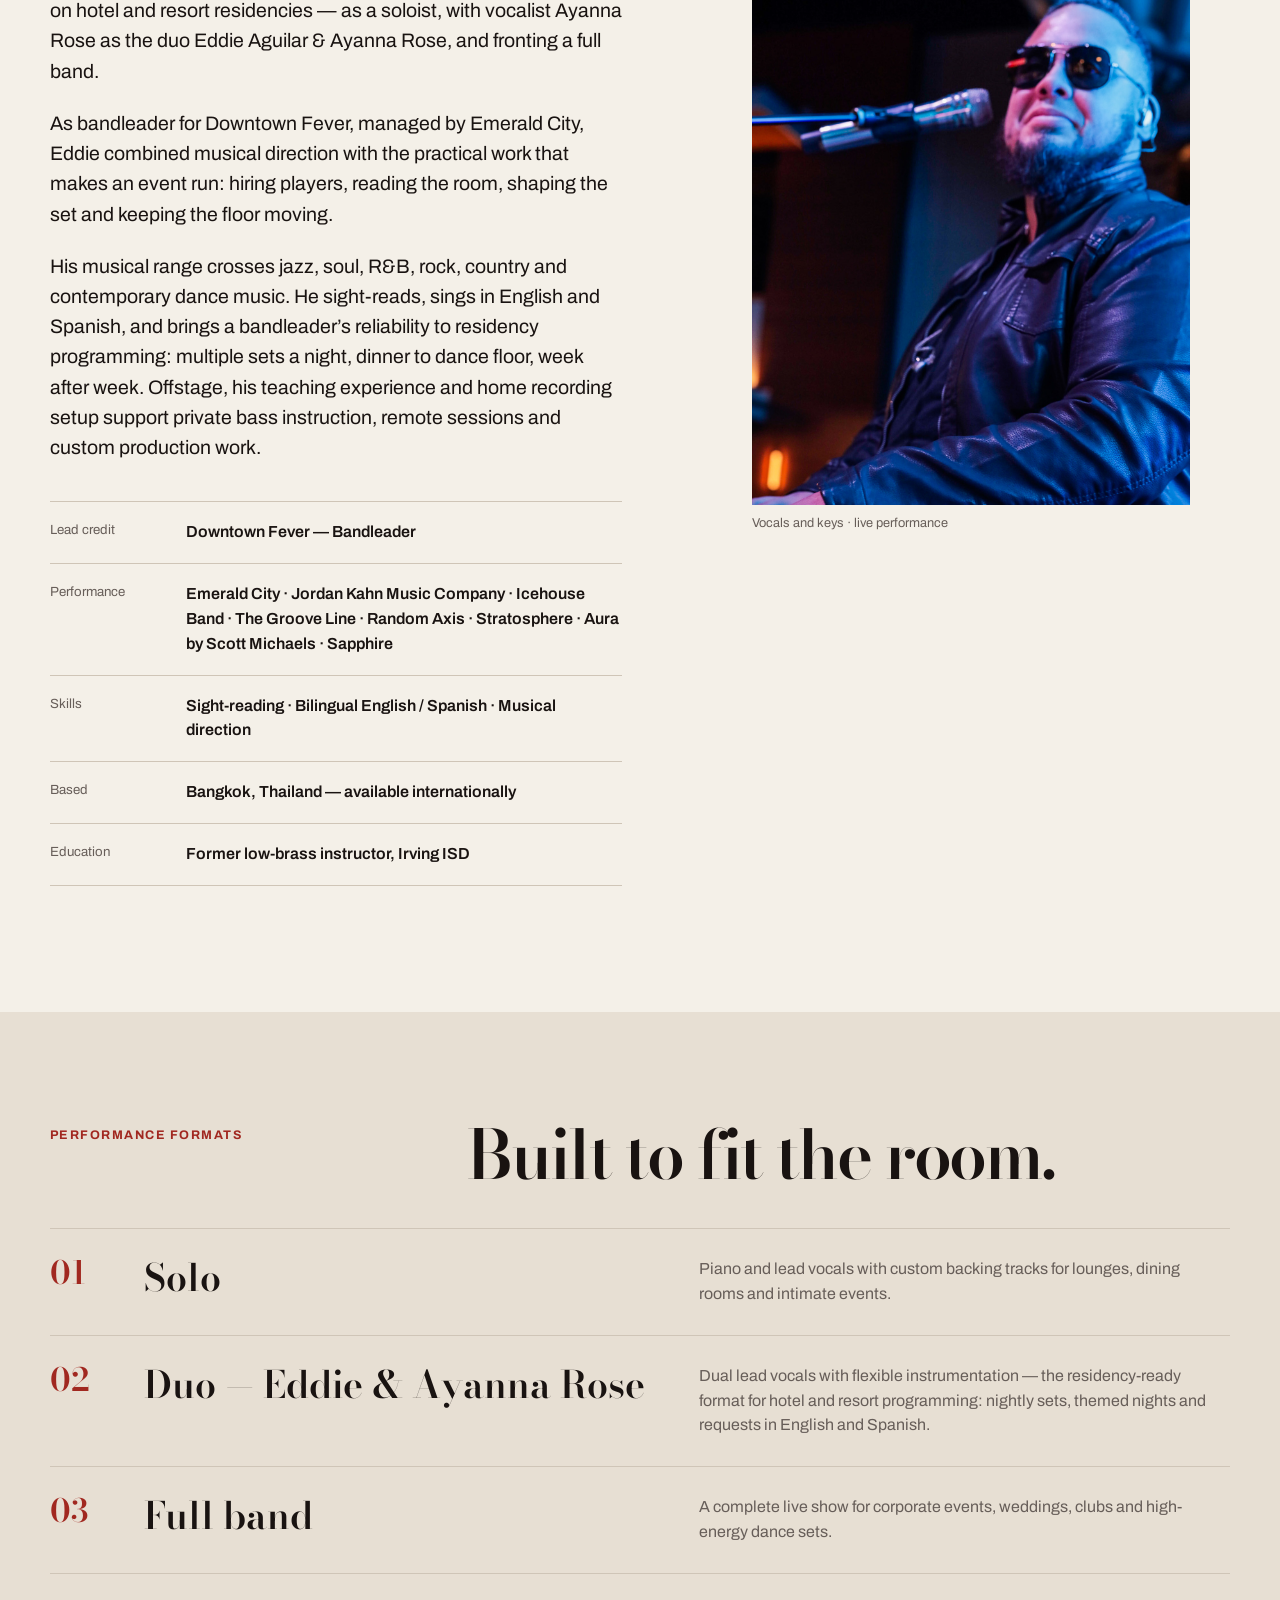
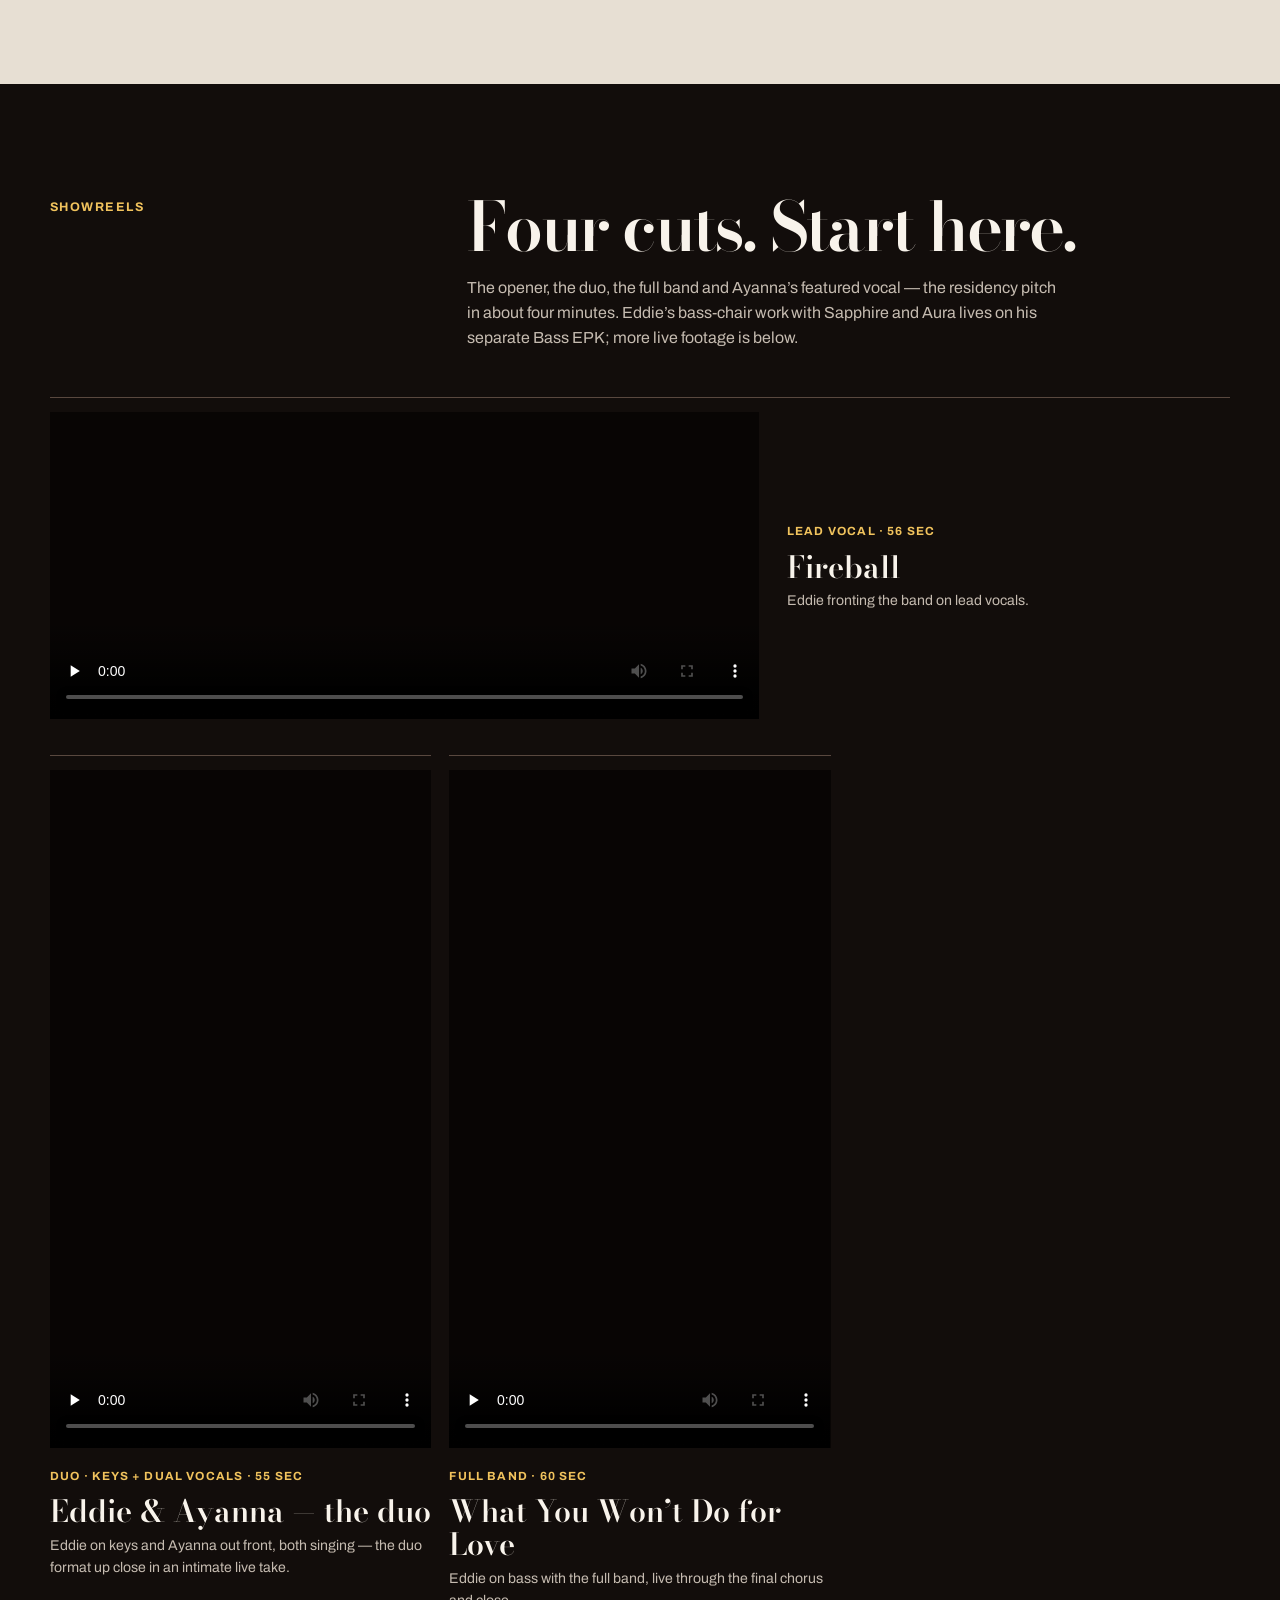
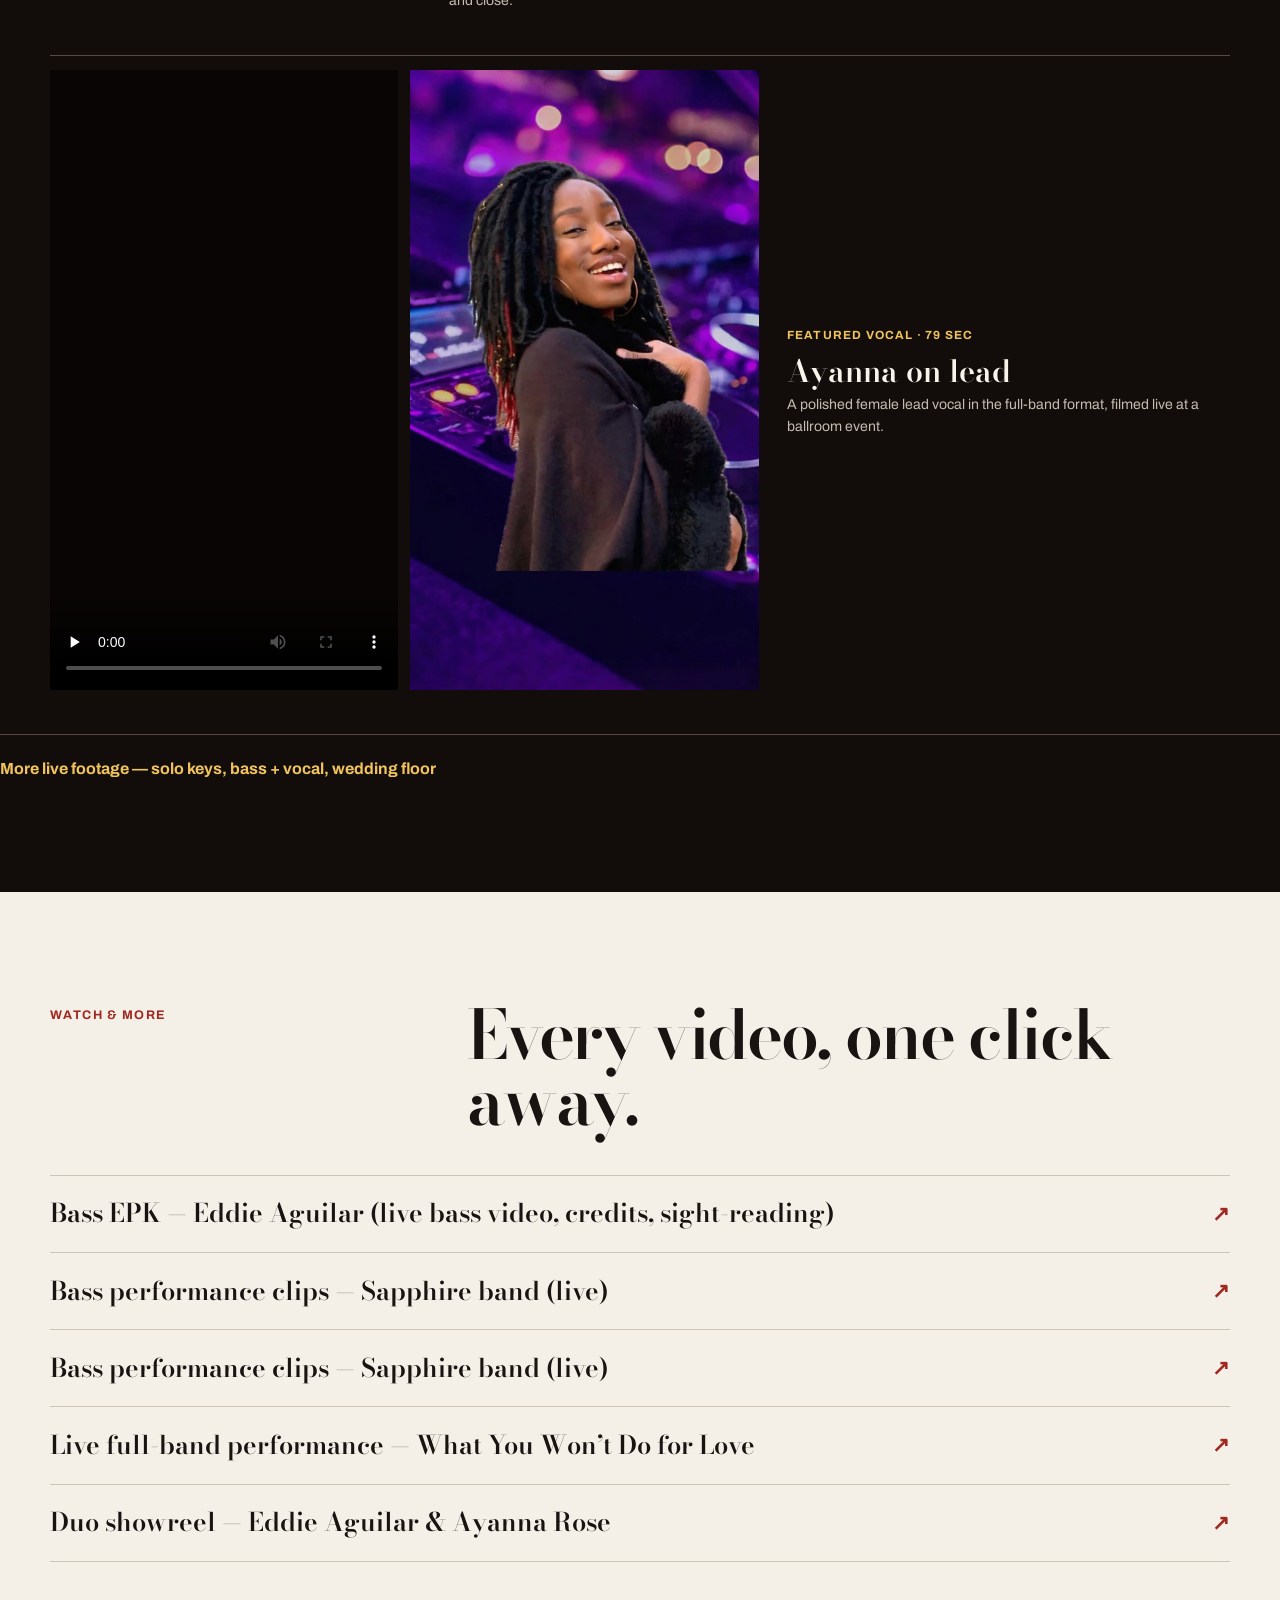
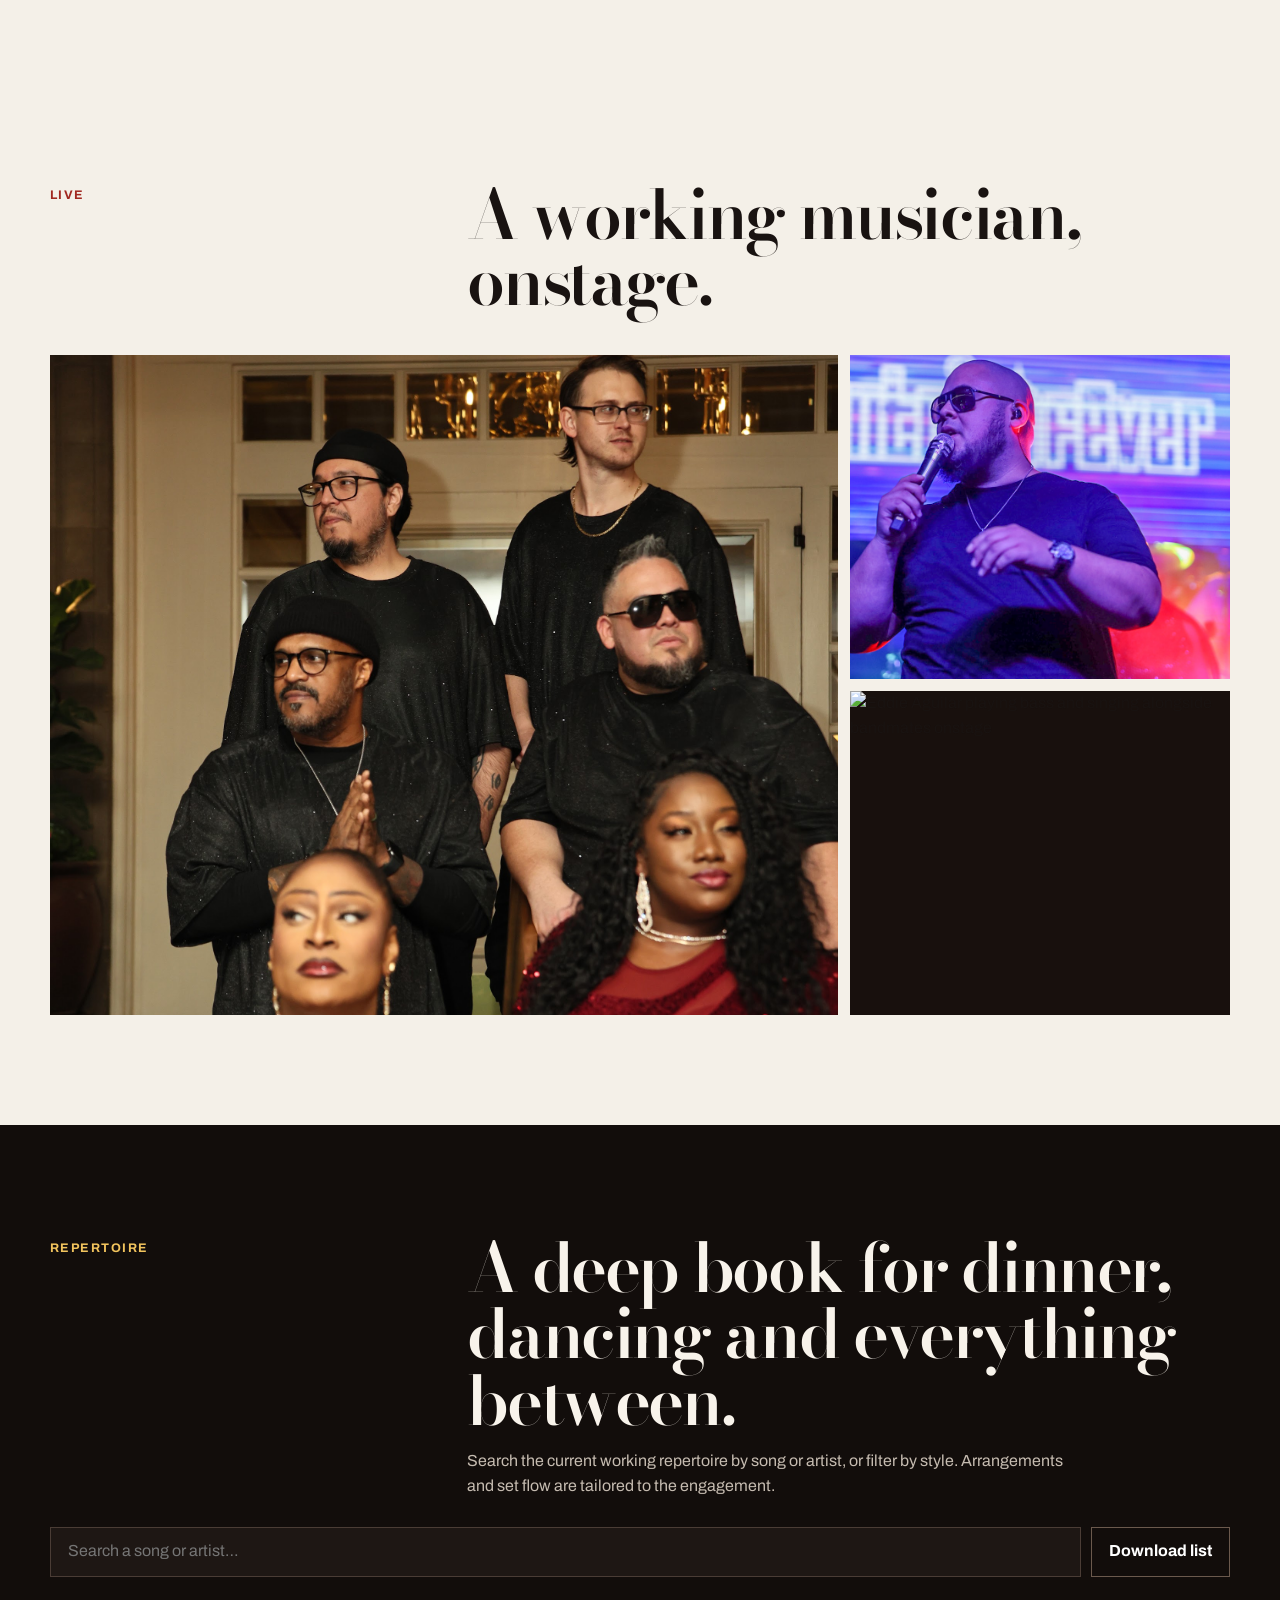
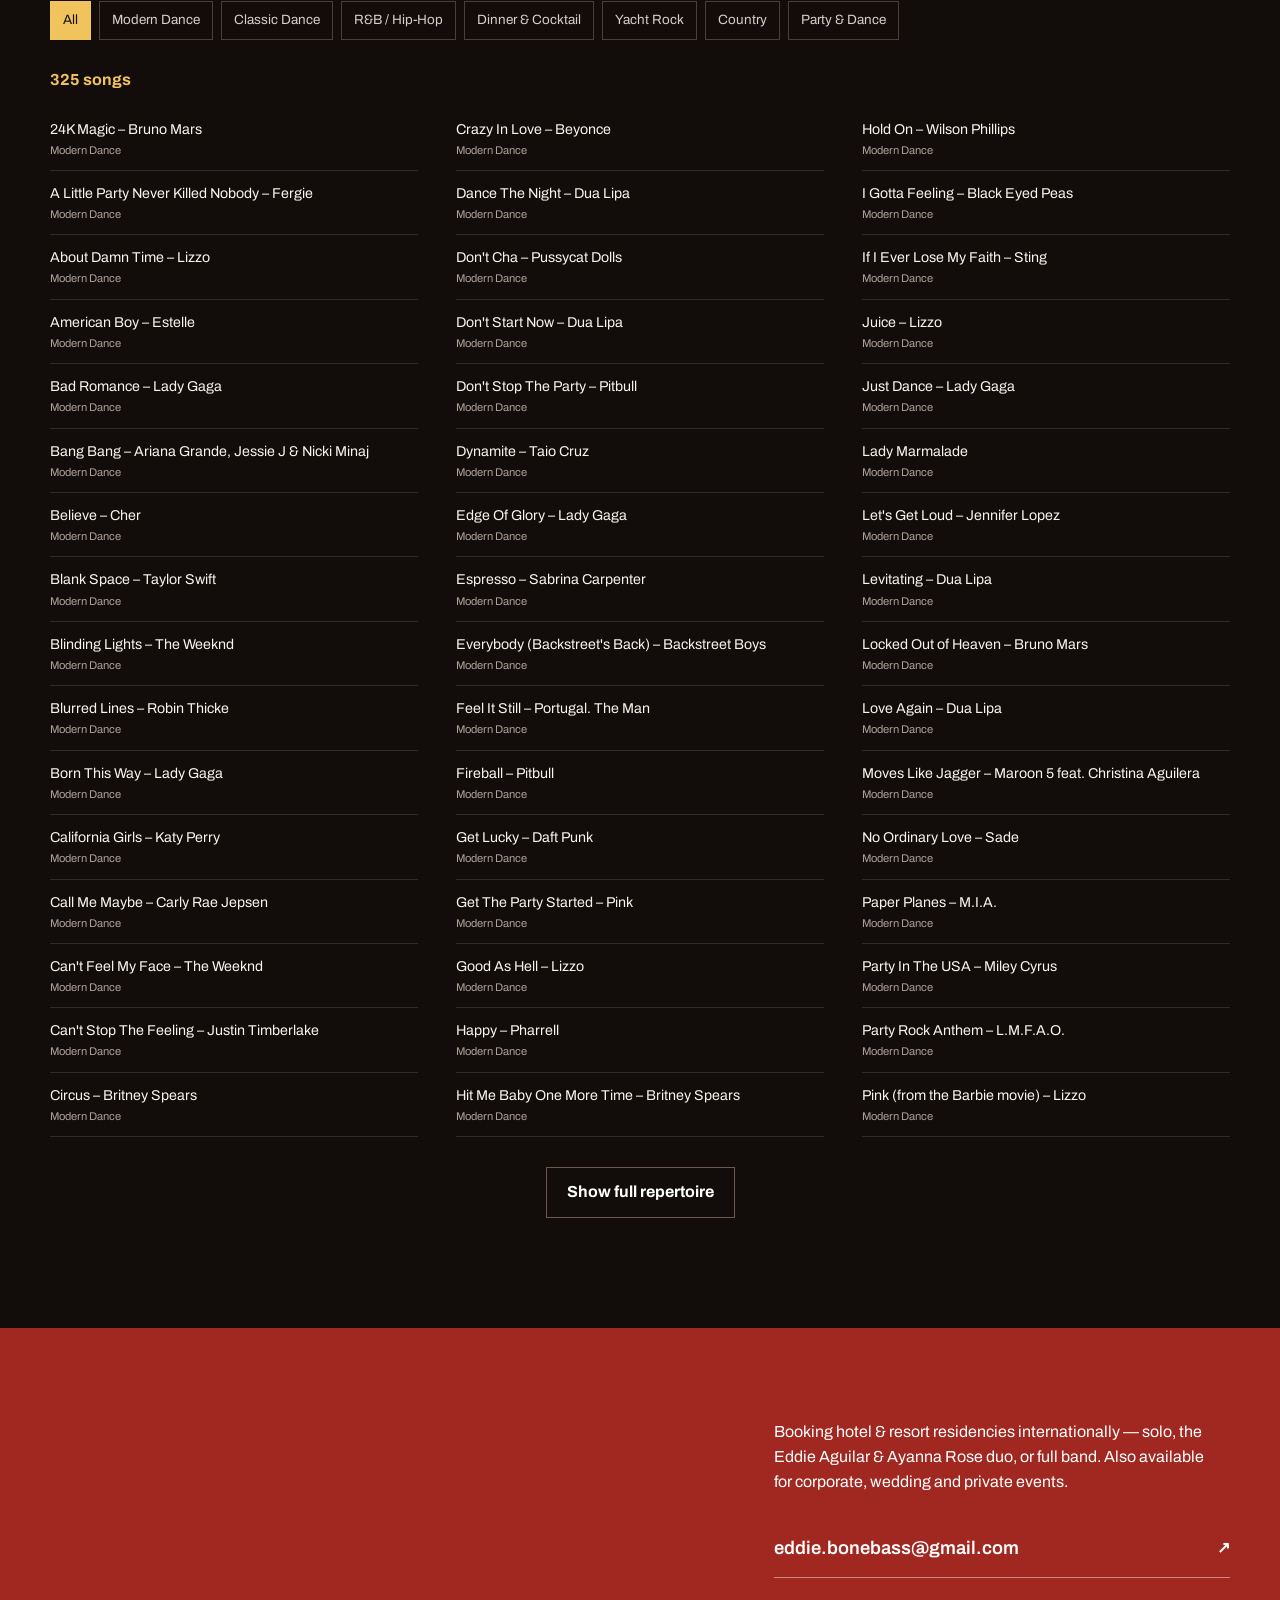
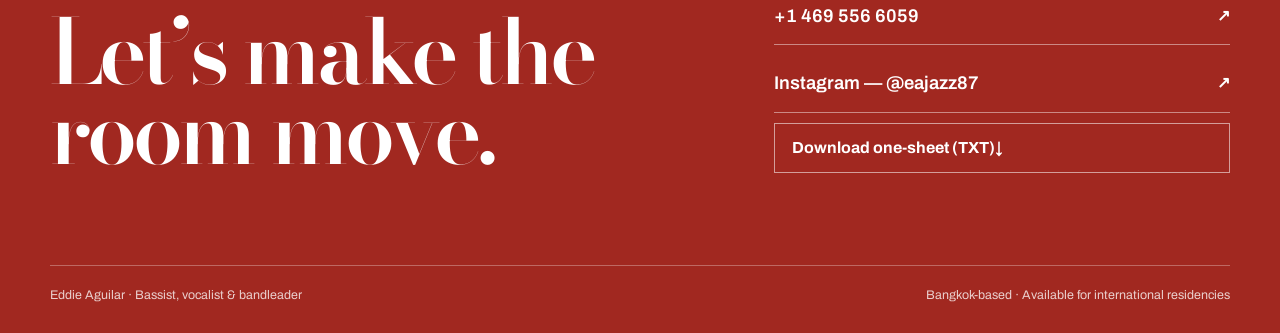
==== commit 6c5b6810: "Full EPK content: pages and downloads" ====
--- a/index.html
+++ b/index.html
@@ -1,539 +1,120 @@
-<!DOCTYPE html>
+<!doctype html>
 <html lang="en">
 <head>
-<meta charset="utf-8">
-<meta name="viewport" content="width=device-width, initial-scale=1">
-<title>Eddie Aguilar — EPK</title>
-<meta name="description" content="Electronic press kit for Eddie Aguilar — bassist, bandleader and vocalist. Showreel, photos, repertoire and booking contact.">
-<link rel="stylesheet" href="style.css">
+  <meta charset="utf-8">
+  <meta name="viewport" content="width=device-width, initial-scale=1, viewport-fit=cover">
+  <meta name="color-scheme" content="light dark">
+  <meta name="theme-color" content="#120d0b">
+  <link rel="icon" href="data:,">
+  <title>Eddie Aguilar — Bassist, Vocalist & Bandleader</title>
+  <link rel="preconnect" href="https://fonts.googleapis.com">
+  <link rel="preconnect" href="https://fonts.gstatic.com" crossorigin>
+  <link href="https://fonts.googleapis.com/css2?family=Archivo:wght@400;500;600;700&family=Bodoni+Moda:opsz,wght@6..96,500;6..96,600&display=swap" rel="stylesheet">
+  <style>
+    :root{
+      color-scheme:light dark;
+      --paper:#f4f0e8;--ink:#191311;--muted:#675e59;--line:#cfc5b7;--panel:#e7dfd3;
+      --accent:#a12820;--accent-2:#d5a43a;--dark:#120d0b;--on-dark:#f8f3eb;--dim:#c5bbb0;
+      --serif:"Bodoni Moda",Georgia,serif;--sans:"Archivo",sans-serif;
+    }
+    @media(prefers-color-scheme:dark){:root{--paper:#15110f;--ink:#f6efe5;--muted:#c6bbb0;--line:#3b302b;--panel:#201916;--accent:#e04b3f;--accent-2:#e2b758}}
+    *{box-sizing:border-box}html{scroll-behavior:auto}body{margin:0;background:var(--paper);color:var(--ink);font-family:var(--sans);font-size:16px;line-height:1.55}button,input,a{font:inherit}a{color:inherit}img{display:block;width:100%}.wrap{width:min(1180px,calc(100% - 40px));margin:auto}
+    .hero{min-height:86svh;position:relative;display:flex;align-items:flex-end;background:#100c0a;overflow:hidden;color:var(--on-dark)}.hero-img{position:absolute;inset:0;width:100%;height:100%;object-fit:cover;object-position:center 30%;opacity:.94;filter:saturate(.95) contrast(1.03)}.hero::after{content:"";position:absolute;inset:0;background:linear-gradient(90deg,rgba(9,6,5,.82) 0%,rgba(9,6,5,.38) 46%,rgba(9,6,5,0) 76%),linear-gradient(0deg,rgba(9,6,5,.88),transparent 46%)}.hero-content{position:relative;z-index:1;padding:clamp(72px,12vw,140px) 0 48px;max-width:760px}.role{font-weight:600;letter-spacing:.13em;text-transform:uppercase;color:#f2c766;font-size:.78rem}.hero h1{font:600 clamp(3.7rem,10vw,8.5rem)/.84 var(--serif);letter-spacing:-.045em;margin:18px 0 22px;max-width:760px}.hero-deck{font-size:clamp(1.1rem,2.1vw,1.45rem);max-width:620px;color:#eee4da;margin:0 0 34px}.actions{display:flex;gap:11px;flex-wrap:wrap}.btn{display:inline-flex;align-items:center;justify-content:center;gap:9px;min-height:48px;padding:0 20px;border:1px solid transparent;text-decoration:none;font-weight:700;font-size:.91rem;cursor:pointer}.btn-primary{background:var(--accent-2);color:#18100a}.btn-ghost{border-color:rgba(255,255,255,.55);color:#fff;background:rgba(12,8,6,.25)}
+    .stats{background:var(--dark);color:var(--on-dark);border-top:1px solid rgba(255,255,255,.12)}.stats-grid{display:grid;grid-template-columns:repeat(3,1fr)}.stat{padding:26px 0 30px;border-right:1px solid rgba(255,255,255,.13)}.stat:not(:first-child){padding-left:34px}.stat:last-child{border-right:0}.stat strong{font:600 clamp(2.1rem,5vw,4rem)/1 var(--serif);color:#f1c35d}.stat span{display:block;color:var(--dim);margin-top:8px;font-size:.88rem}
+    section{padding:clamp(64px,9vw,110px) 0}.section-head{display:grid;grid-template-columns:1fr 2fr;gap:36px;margin-bottom:40px;align-items:start}.kicker{margin:4px 0 0;font-weight:700;color:var(--accent);font-size:.78rem;letter-spacing:.12em;text-transform:uppercase}.section-head h2{font:600 clamp(2.35rem,5.3vw,4.8rem)/.98 var(--serif);letter-spacing:-.035em;margin:0;max-width:820px}.bio-grid{display:grid;grid-template-columns:1.05fr .95fr;gap:clamp(36px,7vw,90px);align-items:start}.bio-copy p{font-size:clamp(1.05rem,1.7vw,1.22rem);margin:0 0 22px}.credits{margin-top:38px;border-top:1px solid var(--line)}.credit-row{display:grid;grid-template-columns:118px 1fr;padding:18px 0;border-bottom:1px solid var(--line);gap:18px}.credit-row dt{color:var(--muted);font-size:.83rem}.credit-row dd{margin:0;font-weight:600}.portrait{position:relative}.portrait img{aspect-ratio:3/4;object-fit:cover;object-position:center 20%}.portrait figcaption{font-size:.8rem;color:var(--muted);margin-top:9px}
+    .formats{background:var(--panel)}.format-list{border-top:1px solid var(--line)}.format{display:grid;grid-template-columns:70px 1fr 1fr;gap:24px;padding:28px 0;border-bottom:1px solid var(--line);align-items:start}.format-num{font:600 2rem/1 var(--serif);color:var(--accent)}.format h3{font:600 clamp(1.5rem,3vw,2.35rem)/1.1 var(--serif);margin:0}.format p{margin:0;color:var(--muted);max-width:520px}
+    .showreel{background:var(--dark);color:var(--on-dark)}.showreel .section-head{margin-bottom:46px}.showreel .kicker{color:#f1c35d}.showreel .section-head h2{max-width:700px}.showreel-intro{color:var(--dim);max-width:590px;margin:16px 0 0}.reel-grid{display:grid;grid-template-columns:repeat(3,1fr);gap:36px 18px}.reel{margin:0;border-top:1px solid #59483f;padding-top:14px}.reel video,.reel iframe{display:block;width:100%;aspect-ratio:9/16;object-fit:cover;background:#080504;border:0}.reel iframe{aspect-ratio:16/9}.reel-event iframe{aspect-ratio:16/9}.reel figcaption{padding-top:15px}.reel h3{font:600 clamp(1.35rem,2.4vw,1.9rem)/1.08 var(--serif);margin:0 0 7px}.reel p{color:var(--dim);font-size:.88rem;margin:0}.reel-event,.reel-opener,.reel-feature{grid-column:1/-1;display:grid;grid-template-columns:1.6fr 1fr;gap:28px;align-items:center;margin-top:8px}.reel-event video{aspect-ratio:16/9}.reel-opener video{aspect-ratio:960/416;object-fit:contain}.reel-feature{grid-template-columns:minmax(400px,1.6fr) 1fr}.feature-media{display:grid;grid-template-columns:repeat(2,minmax(0,1fr));gap:12px}.reel-feature video,.reel-feature img{aspect-ratio:9/16;object-fit:cover;height:100%}.reel-feature img{object-position:center}.reel-event figcaption,.reel-opener figcaption,.reel-feature figcaption{padding:0}.reel-opener{margin-top:0}.reel-meta{display:inline-block;color:#f1c35d;font-size:.74rem;font-weight:700;letter-spacing:.1em;text-transform:uppercase;margin-bottom:10px}
+    .gallery-grid{display:grid;grid-template-columns:1.35fr .65fr;grid-template-rows:repeat(2,324px);gap:12px}.gallery-grid figure{margin:0;overflow:hidden;background:#18100d}.gallery-grid figure:first-child{grid-row:1 / 3}.gallery-grid img{height:100%;object-fit:cover;transition:transform .5s ease}.gallery-grid figure:first-child img{object-position:center 25%}.gallery-grid figure:nth-child(2) img{object-position:center 40%}.gallery-grid figure:nth-child(3) img{object-position:center 25%}.gallery-grid figure:hover img{transform:scale(1.018)}
+    .repertoire{background:var(--dark);color:var(--on-dark)}.repertoire .section-head{margin-bottom:28px}.repertoire .kicker{color:#f1c35d}.rep-note{color:var(--dim);max-width:600px;margin:15px 0 0}.rep-tools{display:flex;gap:10px;align-items:center;margin:28px 0 24px}.search{flex:1;min-height:50px;border:1px solid #4a3c35;background:#1e1714;color:#fff;padding:0 17px;outline:none}.search:focus{border-color:#e1b451;box-shadow:0 0 0 3px rgba(225,180,81,.15)}.download{border:1px solid #6b594d;background:transparent;color:#fff;padding:0 17px;min-height:50px;font-weight:700;cursor:pointer}.filters{display:flex;flex-wrap:wrap;gap:8px;margin-bottom:28px}.filter{border:1px solid #4b3e36;background:transparent;color:#d8cec4;padding:8px 12px;cursor:pointer;font-size:.84rem}.filter[aria-pressed=true]{background:#f1c35d;border-color:#f1c35d;color:#17100b}.song-count{color:#f1c35d;font-weight:700;margin:0 0 14px}.songs{columns:3;column-gap:38px}.song{break-inside:avoid;padding:11px 0;border-bottom:1px solid rgba(255,255,255,.12);font-size:.89rem}.song .cat{display:block;color:#ac9f94;font-size:.7rem;margin-top:2px}.empty{color:var(--dim);padding:20px 0;display:none}.show-all{display:block;margin:30px auto 0;border:1px solid #6b594d;background:transparent;color:#fff;padding:12px 20px;font-weight:700;cursor:pointer}
+    .reel h3 a{text-decoration:none}.reel h3 a:hover{color:#f1c35d;text-decoration:underline;text-underline-offset:4px}
+    .watchmore{background:var(--paper)}.watch-list{border-top:1px solid var(--line)}.watch-row{display:flex;justify-content:space-between;align-items:center;gap:20px;padding:22px 0;border-bottom:1px solid var(--line);text-decoration:none}.watch-label{font:600 clamp(1.15rem,2.2vw,1.6rem)/1.2 var(--serif)}.watch-row:hover .watch-label,.watch-row:focus-visible .watch-label{color:var(--accent);text-decoration:underline;text-underline-offset:4px}.watch-arrow{font-size:1.3rem;font-weight:700;color:var(--accent);flex:none}
+    .highlights{background:var(--paper);border-bottom:1px solid var(--line);padding:34px 0}.hl-grid{display:grid;grid-template-columns:repeat(4,1fr);gap:26px}.hl strong{display:block;font:600 1.25rem/1.15 var(--serif);margin-bottom:6px}.hl p{margin:0;color:var(--muted);font-size:.88rem}.more-footage{margin-top:44px;border-top:1px solid #59483f;padding-top:22px}.more-footage summary{cursor:pointer;font-weight:700;color:#f1c35d;list-style:none}.more-footage summary::-webkit-details-marker{display:none}.more-grid{display:grid;grid-template-columns:repeat(3,1fr);gap:36px 18px;margin-top:26px}.onesheet{border:1px solid rgba(255,255,255,.55);background:transparent;color:#fff;padding:0 17px;min-height:50px;font-weight:700;cursor:pointer;text-align:left}
+    .contact{padding:0;background:var(--accent);color:#fff}.contact-inner{display:grid;grid-template-columns:1.2fr .8fr;gap:40px;padding:clamp(58px,8vw,92px) 0;align-items:end}.contact h2{font:600 clamp(3rem,7vw,6.5rem)/.9 var(--serif);letter-spacing:-.045em;margin:0}.contact-copy p{margin:0 0 26px;max-width:450px}.contact-links{display:grid;gap:10px}.contact-link{display:flex;justify-content:space-between;align-items:center;padding:14px 0;border-bottom:1px solid rgba(255,255,255,.45);text-decoration:none;font-weight:600;overflow-wrap:anywhere}.contact-link span{font-size:1.15rem}.footer{background:var(--accent);color:rgba(255,255,255,.78);font-size:.78rem;padding:0 0 28px}.footer .wrap{border-top:1px solid rgba(255,255,255,.3);padding-top:20px;display:flex;justify-content:space-between;gap:20px}
+    @media(max-width:760px){.hl-grid{grid-template-columns:1fr 1fr}.more-grid{grid-template-columns:1fr}.more-grid .reel{width:min(100%,430px);margin-inline:auto}.wrap{width:min(100% - 28px,1180px)}.hero{min-height:80svh}.hero::after{background:linear-gradient(0deg,rgba(8,5,4,.96) 0%,rgba(8,5,4,.58) 62%,rgba(8,5,4,.18) 100%)}.hero-img{object-position:36% 20%}.hero h1{font-size:clamp(3.7rem,19vw,6.2rem)}.stats-grid{grid-template-columns:1fr}.stat,.stat:not(:first-child){padding:18px 0;border-right:0;border-bottom:1px solid rgba(255,255,255,.13);display:flex;align-items:baseline;gap:14px}.stat:last-child{border-bottom:0}.stat strong{font-size:2.4rem}.section-head,.bio-grid,.contact-inner{grid-template-columns:1fr}.section-head{gap:16px}.portrait{order:-1}.format{grid-template-columns:48px 1fr;gap:14px}.format p{grid-column:2}.reel-grid{grid-template-columns:1fr;gap:32px}.reel,.reel-event,.reel-opener,.reel-feature{width:min(100%,430px);margin-inline:auto}.reel-event,.reel-opener,.reel-feature{grid-column:auto;display:block;margin-top:0}.reel-event video{aspect-ratio:16/9}.reel-opener video{aspect-ratio:960/416;object-fit:contain}.feature-media{grid-template-columns:repeat(2,minmax(0,1fr));gap:8px}.reel-feature video,.reel-feature img{aspect-ratio:9/16}.reel-event figcaption,.reel-opener figcaption,.reel-feature figcaption{padding-top:15px}.gallery-grid{grid-template-columns:1fr;grid-template-rows:410px 360px 440px}.gallery-grid figure:first-child{grid-row:auto}.rep-tools{align-items:stretch;flex-direction:column}.songs{columns:1}.contact-inner{align-items:start}.footer .wrap{display:block}.footer span{display:block;margin-top:5px}}
+    @media(prefers-reduced-motion:reduce){html{scroll-behavior:auto}.gallery-grid img{transition:none}}
+  a.download{display:inline-flex;align-items:center;text-decoration:none}a.onesheet{display:flex;align-items:center;text-decoration:none}
+  </style>
 </head>
 <body>
-<header class="site-header">
-  <div class="wrap header-inner">
-    <a class="brand" href="index.html">Eddie Aguilar</a>
-    <nav>
-      <a href="index.html" class="active">EPK</a>
-      <a href="bass.html">Bass</a>
-      <a href="duet.html">Duo</a>
-    </nav>
-  </div>
-</header>
-<main>
+<main id="main">
+  <section class="hero" aria-labelledby="hero-title">
+    <img class="hero-img" src="eddie-vocalist-stage.jpg" alt="Eddie Aguilar singing lead onstage, in close-up">
+    <div class="wrap hero-content">
+      <div class="role">Bangkok-based · Available for international hotel &amp; resort residencies</div>
+      <h1 id="hero-title">Eddie<br>Aguilar</h1>
+      <p class="hero-deck">Eddie Aguilar &amp; Ayanna Rose — a bilingual duo and full band built for hotel and resort residencies. Eddie leads from bass, keys and vocals: 20+ years on stage, a sight-reading musician, and a 325-song book that fills a dance floor.</p>
+      <div class="actions"><a class="btn btn-primary" id="booking-button" href="#contact">Booking inquiry</a><a class="btn btn-ghost" id="repertoire-button" href="#showreel">Watch the showreel</a></div>
+    </div>
+  </section>
+  <div class="stats"><div class="wrap stats-grid"><div class="stat"><strong>20+</strong><span>years performing professionally</span></div><div class="stat"><strong>325</strong><span>songs in the working repertoire</span></div><div class="stat"><strong>3</strong><span>formats — solo, duo &amp; full band</span></div></div></div>
 
-<section class="hero">
-  <div class="wrap hero-inner">
-    <img class="hero-photo" src="eddie-headshot.jpg" alt="Eddie Aguilar headshot">
-    <div class="hero-text">
-      <h1>Eddie Aguilar</h1>
-      <p class="tagline">Bassist &middot; Bandleader &middot; Vocalist</p>
-      <p class="hero-contact"><a href="mailto:eddie.bonebass@gmail.com">eddie.bonebass@gmail.com</a> &middot;
-      <a href="tel:+14695566059">+1 469 556 6059</a> &middot;
-      Instagram <a href="https://www.instagram.com/eajazz87">@eajazz87</a></p>
+  <div class="highlights"><div class="wrap hl-grid">
+    <div class="hl"><strong>Sight-reading</strong><p>Reads charts and scores — walks into a house book or a guest artist's set prepared.</p></div>
+    <div class="hl"><strong>Bilingual EN · ES</strong><p>Native-level English and fluent Spanish on the mic — announcements, requests and crowd work in both.</p></div>
+    <div class="hl"><strong>Residency-ready</strong><p>Based in Bangkok and available internationally for hotel &amp; resort residencies.</p></div>
+    <div class="hl"><strong>The duo</strong><p>Eddie Aguilar &amp; Ayanna Rose — dual lead vocals, compact footprint, full-room energy.</p></div>
+  </div></div>
+
+  <section id="about"><div class="wrap">
+    <div class="section-head"><p class="kicker">The musician</p><h2>Versatility with a bandleader’s instincts.</h2></div>
+    <div class="bio-grid"><div class="bio-copy">
+      <p>Eddie Aguilar is a professional bassist, vocalist, pianist, guitarist and bandleader with more than two decades of live experience. Now based in Bangkok and available internationally, he is focused on hotel and resort residencies — as a soloist, with vocalist Ayanna Rose as the duo Eddie Aguilar &amp; Ayanna Rose, and fronting a full band.</p>
+      <p>As bandleader for Downtown Fever, managed by Emerald City, Eddie combined musical direction with the practical work that makes an event run: hiring players, reading the room, shaping the set and keeping the floor moving.</p>
+      <p>His musical range crosses jazz, soul, R&amp;B, rock, country and contemporary dance music. He sight-reads, sings in English and Spanish, and brings a bandleader’s reliability to residency programming: multiple sets a night, dinner to dance floor, week after week. Offstage, his teaching experience and home recording setup support private bass instruction, remote sessions and custom production work.</p>
+      <dl class="credits"><div class="credit-row"><dt>Lead credit</dt><dd>Downtown Fever — Bandleader</dd></div><div class="credit-row"><dt>Performance</dt><dd>Emerald City · Jordan Kahn Music Company · Icehouse Band · The Groove Line · Random Axis · Stratosphere · Aura by Scott Michaels · Sapphire</dd></div><div class="credit-row"><dt>Skills</dt><dd>Sight-reading · Bilingual English / Spanish · Musical direction</dd></div><div class="credit-row"><dt>Based</dt><dd>Bangkok, Thailand — available internationally</dd></div><div class="credit-row"><dt>Education</dt><dd>Former low-brass instructor, Irving ISD</dd></div></dl>
+    </div><figure class="portrait"><img src="eddie-keys-stage.jpg" alt="Eddie Aguilar performing at the keyboard under blue stage lights"><figcaption>Vocals and keys · live performance</figcaption></figure></div>
+  </div></section>
+
+  <section class="formats"><div class="wrap"><div class="section-head"><p class="kicker">Performance formats</p><h2>Built to fit the room.</h2></div>
+    <div class="format-list"><article class="format"><span class="format-num">01</span><h3>Solo</h3><p>Piano and lead vocals with custom backing tracks for lounges, dining rooms and intimate events.</p></article><article class="format"><span class="format-num">02</span><h3>Duo — Eddie &amp; Ayanna Rose</h3><p>Dual lead vocals with flexible instrumentation — the residency-ready format for hotel and resort programming: nightly sets, themed nights and requests in English and Spanish.</p></article><article class="format"><span class="format-num">03</span><h3>Full band</h3><p>A complete live show for corporate events, weddings, clubs and high-energy dance sets.</p></article></div>
+  </div></section>
+
+  <section class="showreel" id="showreel" aria-labelledby="showreel-heading"><div class="wrap">
+    <div class="section-head"><p class="kicker">Showreels</p><div><h2 id="showreel-heading">Four cuts. Start here.</h2><p class="showreel-intro">The opener, the duo, the full band and Ayanna’s featured vocal — the residency pitch in about four minutes. Eddie’s bass-chair work with Sapphire and Aura lives on his separate Bass EPK; more live footage is below.</p></div></div>
+    <div class="reel-grid">
+      <figure class="reel reel-opener"><video controls playsinline preload="none" poster="fireball-poster.jpg" aria-label="Eddie Aguilar fronting the band and singing Fireball"><source src="fireball-opener.mp4" type="video/mp4">Your browser does not support embedded video.</video><figcaption><span class="reel-meta">Lead vocal · 56 sec</span><h3>Fireball</h3><p>Eddie fronting the band on lead vocals.</p></figcaption></figure>
+      <figure class="reel"><video controls playsinline preload="none" poster="duo-reel-poster.jpg" aria-label="Eddie Aguilar on keys and Ayanna on lead vocals performing together as a duo"><source src="duo-reel.mp4" type="video/mp4">Your browser does not support embedded video.</video><figcaption><span class="reel-meta">Duo · Keys + dual vocals · 55 sec</span><h3><a href="https://youtube.com/shorts/eUWswwtrcR8" target="_blank" rel="noopener">Eddie &amp; Ayanna — the duo</a></h3><p>Eddie on keys and Ayanna out front, both singing — the duo format up close in an intimate live take.</p></figcaption></figure>
+      <figure class="reel"><video controls playsinline preload="none" poster="eddie-showreel-60-band-poster.jpg" aria-label="Eddie Aguilar performing What You Won’t Do for Love with his full band"><source src="eddie-showreel-60-band.mp4" type="video/mp4">Your browser does not support embedded video.</video><figcaption><span class="reel-meta">Full band · 60 sec</span><h3><a href="https://youtu.be/-RrZEZyKXGs" target="_blank" rel="noopener">What You Won’t Do for Love</a></h3><p>Eddie on bass with the full band, live through the final chorus and close.</p></figcaption></figure>
+      <figure class="reel reel-feature"><div class="feature-media"><video controls playsinline preload="none" poster="ayanna-feature-poster.jpg" aria-label="Ayanna performing lead vocals with the live band"><source src="ayanna-feature.mp4" type="video/mp4">Your browser does not support embedded video.</video><img src="ayanna-headshot.jpg" alt="Ayanna smiling in a professional performance portrait"></div><figcaption><span class="reel-meta">Featured vocal · 79 sec</span><h3>Ayanna on lead</h3><p>A polished female lead vocal in the full-band format, filmed live at a ballroom event.</p></figcaption></figure>
     </div>
   </div>
+    <details class="more-footage"><summary>More live footage — solo keys, bass + vocal, wedding floor</summary><div class="more-grid">
+      <figure class="reel"><video controls playsinline preload="none" poster="eddie-showreel-60-bass-vocal-poster.jpg" aria-label="Eddie Aguilar singing lead while playing bass with his band"><source src="eddie-showreel-60-bass-vocal.mp4" type="video/mp4">Your browser does not support embedded video.</video><figcaption><span class="reel-meta">Bass + lead vocal · 60 sec</span><h3>Fronting the band</h3><p>A vocal-forward cut with Eddie leading from the bass chair.</p></figcaption></figure>
+      <figure class="reel"><video controls playsinline preload="none" poster="eddie-showreel-60-keys-poster.jpg" aria-label="Eddie Aguilar singing and performing at the keyboard"><source src="eddie-showreel-60-keys.mp4" type="video/mp4">Your browser does not support embedded video.</video><figcaption><span class="reel-meta">Keys + vocal · 60 sec</span><h3>Solo format</h3><p>Piano and voice in the compact setup built for lounges and intimate rooms.</p></figcaption></figure>
+      <figure class="reel"><video controls playsinline preload="none" poster="eddie-wedding-dancefloor-poster.jpg" aria-label="A packed wedding dance floor during Eddie Aguilar’s live performance"><source src="eddie-wedding-dancefloor.mp4" type="video/mp4">Your browser does not support embedded video.</video><figcaption><span class="reel-meta">Wedding floor · 24 sec</span><h3>The room in motion</h3><p>A quick, unfiltered look at the event energy: a packed dance floor and guests fully in the moment.</p></figcaption></figure>
+    </div></details>
 </section>
 
-<section id="showreel">
-  <div class="wrap">
-    <h2>Showreel</h2>
-    <div class="video">
-        <div class="video-frame">
-          <iframe src="https://www.youtube-nocookie.com/embed/-RrZEZyKXGs" title="Eddie Aguilar showreel" loading="lazy"
-            allow="accelerometer; autoplay; clipboard-write; encrypted-media; gyroscope; picture-in-picture"
-            allowfullscreen referrerpolicy="strict-origin-when-cross-origin"></iframe>
-        </div>
-        <p class="video-link"><a href="https://youtu.be/-RrZEZyKXGs">Watch the showreel on YouTube</a></p>
-      </div>
-  </div>
-</section>
+  <section class="watchmore" id="watch-more" aria-labelledby="watchmore-heading"><div class="wrap">
+    <div class="section-head"><p class="kicker">Watch &amp; More</p><h2 id="watchmore-heading">Every video, one click away.</h2></div>
+    <div class="watch-list">
+      <a class="watch-row" href="bass.html"><span class="watch-label">Bass EPK — Eddie Aguilar (live bass video, credits, sight-reading)</span><span class="watch-arrow" aria-hidden="true">↗</span></a>
+      <a class="watch-row" href="https://vimeo.com/1022963806" target="_blank" rel="noopener"><span class="watch-label">Bass performance clips — Sapphire band (live)</span><span class="watch-arrow" aria-hidden="true">↗</span></a>
+      <a class="watch-row" href="https://vimeo.com/1022963704" target="_blank" rel="noopener"><span class="watch-label">Bass performance clips — Sapphire band (live)</span><span class="watch-arrow" aria-hidden="true">↗</span></a>
+      <a class="watch-row" href="https://youtu.be/-RrZEZyKXGs" target="_blank" rel="noopener"><span class="watch-label">Live full-band performance — What You Won’t Do for Love</span><span class="watch-arrow" aria-hidden="true">↗</span></a>
+      <a class="watch-row" href="https://youtube.com/shorts/eUWswwtrcR8" target="_blank" rel="noopener"><span class="watch-label">Duo showreel — Eddie Aguilar &amp; Ayanna Rose</span><span class="watch-arrow" aria-hidden="true">↗</span></a>
+    </div>
+  </div></section>
 
-<section id="about">
-  <div class="wrap">
-    <h2>About</h2>
-    <p>Eddie Aguilar is a professional bassist with 20+ years of experience and a veteran of the
-    Dallas music scene. As bandleader for <strong>Downtown Fever</strong> (managed by Emerald City),
-    he fronted one of the region's top corporate and event bands, and he has also performed with
-    Icehouse Band, The Groove Line, Jordan Kahn Music Company, Random Axis, Stratosphere, and
-    Aura by Scott Michaels.</p>
-    <p>Off stage, Eddie has hired hundreds of musicians and books artists and bands for a Dallas
-    club, coordinating client events and weddings. He reads music (sight-reading), sings, and also
-    plays piano and guitar. His genres run jazz, soul, R&amp;B, rock, and country. Before the band
-    years, he taught trombone, euphonium, and tuba to high school students for Irving ISD.</p>
-  </div>
-</section>
+  <section aria-labelledby="gallery-heading"><div class="wrap"><div class="section-head"><p class="kicker">Live</p><h2 id="gallery-heading">A working musician, onstage.</h2></div><div class="gallery-grid"><figure><img src="eddie-full-band.jpg" alt="Eddie Aguilar with a six-piece band in formal stagewear"></figure><figure><img src="eddie-vocalist-stage.jpg" alt="Eddie Aguilar singing with a handheld microphone onstage"></figure><figure><img src="eddie-bass-vocals-stage.jpg" alt="Eddie Aguilar playing bass and singing alongside bandmates onstage"></figure></div></div></section>
 
-<section id="photos">
-  <div class="wrap">
-    <h2>Photos</h2>
-    <div class="photo-grid">
-      <img src="eddie-bass-live-stage-2026-10-12.jpg" alt="Eddie Aguilar playing bass live on stage" loading="lazy">
-      <img src="eddie-bass-front-hotlist.jpg" alt="Eddie Aguilar with his bass" loading="lazy">
-      <img src="eddie-full-band.jpg" alt="Eddie Aguilar performing with a full band" loading="lazy">
-      <img src="eddie-keys-stage.jpg" alt="Eddie Aguilar on keyboards on stage" loading="lazy">
-      <img src="eddie-vocalist-stage.jpg" alt="Eddie Aguilar singing on stage" loading="lazy">
-      <img src="eddie-headshot.jpg" alt="Eddie Aguilar portrait" loading="lazy">
-    </div>
-  </div>
-</section>
+  <section class="repertoire" id="repertoire" aria-labelledby="repertoire-heading"><div class="wrap"><div class="section-head"><p class="kicker">Repertoire</p><div><h2 id="repertoire-heading" tabindex="-1">A deep book for dinner, dancing and everything between.</h2><p class="rep-note">Search the current working repertoire by song or artist, or filter by style. Arrangements and set flow are tailored to the engagement.</p></div></div>
+    <div class="rep-tools"><label for="song-search" style="position:absolute;left:-9999px">Search songs or artists</label><input class="search" id="song-search" type="search" placeholder="Search a song or artist…" autocomplete="off"><a class="download" id="download-rep" href="eddie-aguilar-repertoire.txt" download>Download list</a></div>
+    <div class="filters" id="filters" aria-label="Filter repertoire"></div><p class="song-count" id="song-count"></p><div class="songs" id="songs"></div><div class="empty" id="empty">No matches yet. Try another title or artist.</div><button class="show-all" id="show-all" type="button">Show full repertoire</button>
+  </div></section>
 
-<section id="acts">
-  <div class="wrap">
-    <h2>Acts &amp; Formats</h2>
-    <div class="cards">
-      <a class="card" href="bass.html">
-        <h3>Solo Bass</h3>
-        <p>Show band and reading-chair electric bassist. Sight-reading, stage-tested, bandleader experience.</p>
-        <span class="card-link">Bass EPK &rarr;</span>
-      </a>
-      <a class="card" href="duet.html">
-        <h3>Eddie Aguilar &amp; Ayanna Rose</h3>
-        <p>Piano/vocal duo — Ayanna on lead vocals, Eddie on piano and vocals, with custom-made backing tracks.</p>
-        <span class="card-link">Duo EPK &rarr;</span>
-      </a>
-    </div>
-  </div>
-</section>
-
-<section id="repertoire">
-  <div class="wrap">
-    <h2>Repertoire</h2>
-    <p class="rep-intro">346 songs across dance, R&amp;B, jazz standards, yacht rock, country, and ballads.</p>
-    <div class="rep-tools">
-      <input id="song-search" type="search" placeholder="Search songs or artists…" aria-label="Search repertoire">
-      <p id="song-count" class="song-count"></p>
-    </div>
-    <div id="song-list">
-      <div class="song-group">
-        <h3>Modern Dance Hits <span class="count">70</span></h3>
-        <ul class="songs">
-          <li>24 Karat Magic – Bruno Mars</li>
-          <li>A Little Party Never Killed Nobody – Fergie</li>
-          <li>About Damn Time – Lizzo</li>
-          <li>American Boy – Estelle</li>
-          <li>Bad Romance – Lady Gaga</li>
-          <li>Bang Bang – Ariana Grande, Jessie J &amp; Nicki Minaj</li>
-          <li>Believe – Cher</li>
-          <li>Blank Space – Taylor Swift</li>
-          <li>Blinding Lights – The Weeknd</li>
-          <li>Blurred Lines – Robin Thicke</li>
-          <li>Born This Way – Lady Gaga</li>
-          <li>California Girls – Katy Perry</li>
-          <li>Call Me Maybe – Carly Rae Jepsen</li>
-          <li>Can&#x27;t Feel My Face – The Weeknd</li>
-          <li>Can&#x27;t Stop The Feeling – Justin Timberlake</li>
-          <li>Circus – Britney Spears</li>
-          <li>Crazy In Love – Beyonce</li>
-          <li>Dance The Night – Dua Lipa</li>
-          <li>Don&#x27;t Cha – Pussycat Dolls</li>
-          <li>Don&#x27;t Start Now – Dua Lipa</li>
-          <li>Don&#x27;t Stop The Party – Pitbull</li>
-          <li>Dynamite – Taio Cruz</li>
-          <li>Edge Of Glory – Lady Gaga</li>
-          <li>Espresso – Sabrina Carpenter</li>
-          <li>Everybody – Backstreet Boys</li>
-          <li>Feel It Still – Portugal. The Man</li>
-          <li>Fireball – Pitbull</li>
-          <li>Get Lucky – Daft Punk</li>
-          <li>Get The Party Started – Pink</li>
-          <li>Good As Hell – Lizzo</li>
-          <li>Happy – Pharrell</li>
-          <li>Hit Me Baby One More Time – Britney Spears</li>
-          <li>Hold On – Wilson Phillips</li>
-          <li>I Gotta Feelin&#x27; – Black Eyed Peas</li>
-          <li>If I Ever Lose My Faith – Sting</li>
-          <li>Juice – Lizzo</li>
-          <li>Just Dance – Lady Gaga</li>
-          <li>Lady Marmalade</li>
-          <li>Let&#x27;s Get Loud – Jennifer Lopez</li>
-          <li>Levitating – Dua Lipa</li>
-          <li>Locked Out of Heaven – Bruno Mars</li>
-          <li>Love Again – Dua Lipa</li>
-          <li>Moves Like Jagger – Maroon 5 feat. Christina Aguilera</li>
-          <li>No Ordinary Love – Sade</li>
-          <li>Paper Planes – M.I.A.</li>
-          <li>Party In The USA – Miley Cyrus</li>
-          <li>Party Rock Anthem – L.M.F.A.O.</li>
-          <li>Pink (from the Barbie movie) – Lizzo</li>
-          <li>Pink Pony Club – Chappell Roan</li>
-          <li>Poker Face – Lady Gaga</li>
-          <li>Raise Your Glass – Pink</li>
-          <li>Rather Be – Clean Bandit</li>
-          <li>Remember – Becky Hill</li>
-          <li>Shake It Off – Taylor Swift</li>
-          <li>Shape of You – Ed Sheeran</li>
-          <li>Shut Up and Dance – Walk the Moon</li>
-          <li>Starships – Nicki Minaj</li>
-          <li>Stupid Love – Lady Gaga</li>
-          <li>Style – Taylor Swift</li>
-          <li>Tik Tok – Ke$ha</li>
-          <li>Timber – Pitbull &amp; Ke$ha</li>
-          <li>Titanium – David Guetta</li>
-          <li>Toxic – Britney Spears</li>
-          <li>Treasure – Bruno Mars</li>
-          <li>Truth Hurts – Lizzo</li>
-          <li>Uptown Funk – Bruno Mars</li>
-          <li>Wake Me Up – Avicii</li>
-          <li>Walking on Broken Glass – Annie Lennox</li>
-          <li>Wannabe – Spice Girls</li>
-          <li>We Found Love – Rihanna</li>
-        </ul>
-      </div>
-      <div class="song-group">
-        <h3>Classic Dance (60s, 70s, 80s) <span class="count">55</span></h3>
-        <ul class="songs">
-          <li>Ain&#x27;t No Mountain High Enough – Diana Ross</li>
-          <li>Ain&#x27;t Too Proud To Beg – The Temptations</li>
-          <li>Alone – Heart</li>
-          <li>Back In Time – Huey Lewis and the News</li>
-          <li>Best of My Love – The Emotions</li>
-          <li>Billie Jean – Michael Jackson</li>
-          <li>Boogie Oogie Oogie – A Taste of Honey</li>
-          <li>Boogie Shoes – KC and the Sunshine Band</li>
-          <li>Brick House – Commodores</li>
-          <li>Brown Eyed Girl – Van Morrison</li>
-          <li>Celebration – Kool &amp; The Gang</li>
-          <li>Conga – Gloria Estefan</li>
-          <li>Dance With Somebody – Whitney Houston</li>
-          <li>Dancing In The Street – Martha and the Vandellas</li>
-          <li>Dancing Queen – ABBA</li>
-          <li>Dancing with Myself – Billy Idol</li>
-          <li>Does Anybody Really Know What Time It Is – Chicago</li>
-          <li>Don&#x27;t Stop Believing – Journey</li>
-          <li>Don&#x27;t Stop Till You Get Enough – Michael Jackson</li>
-          <li>Don&#x27;t You Forget About Me – Simple Minds</li>
-          <li>Everybody Wants To Rule The World – Tears for Fears</li>
-          <li>Forever Young – Rod Stewart</li>
-          <li>Get Down Tonight – KC and the Sunshine Band</li>
-          <li>Gimme, Gimme, Gimme – ABBA</li>
-          <li>Girls Just Wanna Have Fun – Cyndi Lauper</li>
-          <li>Hotel California – Eagles</li>
-          <li>How Will I Know – Whitney Houston</li>
-          <li>I Can&#x27;t Help Myself – Four Tops</li>
-          <li>King of Wishful Thinking – Go West</li>
-          <li>Kiss – Prince</li>
-          <li>Let&#x27;s Hear It For The Boy – Deniece Williams</li>
-          <li>Live and Let Die – Guns N&#x27; Roses</li>
-          <li>Livin&#x27; On a Prayer – Bon Jovi</li>
-          <li>Love Shack – The B-52&#x27;s</li>
-          <li>Material Girl – Madonna</li>
-          <li>Mony Mony – Billy Idol</li>
-          <li>My Girl – The Temptations</li>
-          <li>Play That Funky Music – Wild Cherry</li>
-          <li>Pretty Woman – Roy Orbison</li>
-          <li>Proud Mary – Tina Turner</li>
-          <li>PYT – Michael Jackson</li>
-          <li>Respect – Aretha Franklin</li>
-          <li>Rock With You – Michael Jackson</li>
-          <li>Saturday In The Park – Chicago</li>
-          <li>September – Earth, Wind &amp; Fire</li>
-          <li>Shake Your Body – Michael Jackson</li>
-          <li>Shook Me All Night Long – AC/DC</li>
-          <li>Signed, Sealed, Delivered – Stevie Wonder</li>
-          <li>Superstition – Stevie Wonder</li>
-          <li>Sweet Caroline – Neil Diamond</li>
-          <li>Total Eclipse of the Heart – Bonnie Tyler</li>
-          <li>Twist and Shout – The Beatles</li>
-          <li>Under Pressure – David Bowie</li>
-          <li>Vogue – Madonna</li>
-          <li>We Are Family – Sister Sledge</li>
-        </ul>
-      </div>
-      <div class="song-group">
-        <h3>R&amp;B / Hip Hop <span class="count">13</span></h3>
-        <ul class="songs">
-          <li>1, 2 Step – Ciara</li>
-          <li>All I Do Is Win – DJ Khaled</li>
-          <li>California Love – Tupac Shakur</li>
-          <li>DJ Got Us Fallin In Love Again – Usher</li>
-          <li>Gettin&#x27; Jiggy Wit It – Will Smith</li>
-          <li>Hot In Herre – Nelly</li>
-          <li>Hotline Bling – Drake</li>
-          <li>In Da Club – 50 Cent</li>
-          <li>Ride Wit Me – Nelly</li>
-          <li>Stronger – Kanye West</li>
-          <li>This Is How We Do It – Montell Jordan</li>
-          <li>Turn Down For What – DJ Snake &amp; Lil Jon</li>
-          <li>Yeah – Usher</li>
-        </ul>
-      </div>
-      <div class="song-group">
-        <h3>Ballads / Crooner / Dinner Music <span class="count">51</span></h3>
-        <ul class="songs">
-          <li>A Thousand Miles – Vanessa Carlton</li>
-          <li>A Wink and a Smile – Harry Connick Jr.</li>
-          <li>Ain&#x27;t Nobody – Chaka Khan</li>
-          <li>All of Me – Jazz Standard</li>
-          <li>At Last – Etta James</li>
-          <li>Autumn Leaves – Jazz Standard</li>
-          <li>Because You Loved Me – Celine Dion</li>
-          <li>Blue Bossa – Jazz Standard</li>
-          <li>Can&#x27;t Take My Eyes Off of You – Frankie Valli</li>
-          <li>Color My World – Chicago</li>
-          <li>Crazy – Patsy Cline</li>
-          <li>Daughters – John Mayer</li>
-          <li>Don&#x27;t Get Around Much Anymore – Duke Ellington</li>
-          <li>Dreams – Fleetwood Mac</li>
-          <li>Everything – Michael Buble</li>
-          <li>Fields of Gold – Sting</li>
-          <li>Fly Me To The Moon – Frank Sinatra</li>
-          <li>Fools Rush In – Elvis Presley</li>
-          <li>Georgia On My Mind – Ray Charles</li>
-          <li>Girl From Ipanema – Jazz Standard</li>
-          <li>Have I Told You Lately That I Love You – Rod Stewart</li>
-          <li>Haven&#x27;t Met You Yet – Michael Buble</li>
-          <li>How Sweet It Is – James Taylor</li>
-          <li>I&#x27;ll Be There – Jackson 5</li>
-          <li>I Will Always Love You – Whitney Houston</li>
-          <li>If I Ain&#x27;t Got You – Alicia Keys</li>
-          <li>In My Life – The Beatles</li>
-          <li>Into the Mystic – Van Morrison</li>
-          <li>Isn&#x27;t She Lovely – Stevie Wonder</li>
-          <li>It Don&#x27;t Mean a Thing – Ella Fitzgerald &amp; Louis Armstrong</li>
-          <li>It Had To Be You – Frank Sinatra</li>
-          <li>Just The Way You Are – Billy Joel</li>
-          <li>Lean On Me – Bill Withers</li>
-          <li>Lovely Day – Bill Withers</li>
-          <li>L.O.V.E. – Frank Sinatra</li>
-          <li>Misty – Ella Fitzgerald</li>
-          <li>Moon River – Audrey Hepburn</li>
-          <li>My Funny Valentine – Frank Sinatra</li>
-          <li>New York, New York – Frank Sinatra</li>
-          <li>New York State of Mind – Billy Joel</li>
-          <li>Satin Doll – Jazz Standard</li>
-          <li>Seasons of Love – from RENT</li>
-          <li>Skyfall – Adele</li>
-          <li>Sway – Michael Buble</li>
-          <li>The Way You Look Tonight – Frank Sinatra</li>
-          <li>Unforgettable – Nat King Cole &amp; Natalie Cole</li>
-          <li>What a Wonderful World – Louis Armstrong</li>
-          <li>You Are The Best Thing – Ray LaMontagne</li>
-          <li>You Are So Beautiful – Joe Cocker</li>
-          <li>You Are The Sunshine of My Life – Stevie Wonder</li>
-          <li>You Raise Me Up – Josh Groban</li>
-        </ul>
-      </div>
-      <div class="song-group">
-        <h3>Yacht Rock <span class="count">20</span></h3>
-        <ul class="songs">
-          <li>Africa – Toto</li>
-          <li>Call Me Al – Paul Simon</li>
-          <li>Come Sail Away – Styx</li>
-          <li>Don&#x27;t Go Breaking My Heart – Elton John &amp; Kiki Dee</li>
-          <li>Everywhere – Fleetwood Mac</li>
-          <li>Hey 19 – Steely Dan</li>
-          <li>Josie – Steely Dan</li>
-          <li>Just The Two Of Us – Bill Withers</li>
-          <li>Minute By Minute – Doobie Brothers</li>
-          <li>My Life – Billy Joel</li>
-          <li>Peg – Steely Dan</li>
-          <li>Pina Colada Song – Rupert Holmes</li>
-          <li>Rosanna – Toto</li>
-          <li>Reelin&#x27; In The Years – Steely Dan</li>
-          <li>Rich Girl – Hall &amp; Oates</li>
-          <li>Reminiscing – The Little River Band</li>
-          <li>Steal Away – Robbie Dupree</li>
-          <li>What a Fool Believes – Michael McDonald</li>
-          <li>What You Won&#x27;t Do For Love – Bobby Caldwell</li>
-          <li>Your Smiling Face – James Taylor</li>
-        </ul>
-      </div>
-      <div class="song-group">
-        <h3>Country <span class="count">38</span></h3>
-        <ul class="songs">
-          <li>9 to 5 – Dolly Parton</li>
-          <li>All My Ex&#x27;s Live in Texas – George Strait</li>
-          <li>Always On My Mind – Willie Nelson</li>
-          <li>Achy Breaky Heart – Billy Ray Cyrus</li>
-          <li>Before He Cheats – Carrie Underwood</li>
-          <li>Bless the Broken Road – Rascal Flatts</li>
-          <li>Boot Scootin&#x27; Boogie – Brooks &amp; Dunn</li>
-          <li>Chicken Fried – Zac Brown Band</li>
-          <li>Cotton Eye Joe – Rednex</li>
-          <li>Country Girl Shake It For Me – Luke Bryan</li>
-          <li>Fancy – Reba McEntire</li>
-          <li>Friends in Low Places – Garth Brooks</li>
-          <li>How Do I Live – Leann Rimes</li>
-          <li>I Hope You Dance – Lee Ann Womack</li>
-          <li>I Love This Bar – Toby Keith</li>
-          <li>I Loved Her First – Heartland</li>
-          <li>I Walk the Line – Johnny Cash</li>
-          <li>I Will Always Love You – Dolly Parton</li>
-          <li>Jolene – Dolly Parton</li>
-          <li>Life Is A Highway – Rascal Flatts</li>
-          <li>Love Story – Taylor Swift</li>
-          <li>Man! I Feel Like a Woman – Shania Twain</li>
-          <li>My Little Girl – Tim McGraw</li>
-          <li>My Wish – Rascal Flatts</li>
-          <li>Need You Now – Lady A</li>
-          <li>Neon Moon – Brooks &amp; Dunn</li>
-          <li>Our Song – Taylor Swift</li>
-          <li>Rhinestone Cowboy – Glen Campbell</li>
-          <li>Ring of Fire – Johnny Cash</li>
-          <li>Somebody Like You – Keith Urban</li>
-          <li>Something To Talk About – Bonnie Raitt</li>
-          <li>Sweet Home Alabama – Lynyrd Skynyrd</li>
-          <li>Take Me Home, Country Roads – John Denver</li>
-          <li>Tennessee Whiskey – Chris Stapleton</li>
-          <li>That Don&#x27;t Impress Me Much – Shania Twain</li>
-          <li>These Boots Are Made for Walking – Nancy Sinatra</li>
-          <li>Wagon Wheel – Darius Rucker</li>
-          <li>When You Say Nothing At All – Ronan Keating</li>
-        </ul>
-      </div>
-      <div class="song-group">
-        <h3>Party / Dance Set — More Favorites <span class="count">81</span></h3>
-        <ul class="songs">
-          <li>24K Magic – Bruno Mars</li>
-          <li>Ain&#x27;t No Mountain High Enough – Marvin Gaye</li>
-          <li>All the Small Things – Blink-182</li>
-          <li>APT. – Rosé &amp; Bruno Mars</li>
-          <li>Baby Got Back – Sir Mix-a-Lot</li>
-          <li>Bang Bang – Ariana Grande</li>
-          <li>Bar Song – Shaboozey</li>
-          <li>Bidi Bidi Bom Bom – Selena</li>
-          <li>Birds of a Feather – Billie Eilish</li>
-          <li>Bottoms Up – Trey Songz</li>
-          <li>Bust a Move – Young MC</li>
-          <li>C&#x27;mon Eileen – Dexys Midnight Runners</li>
-          <li>Cake by the Ocean – DNCE</li>
-          <li>Chain of Fools – Aretha Franklin</li>
-          <li>Crazy in Love – Beyoncé</li>
-          <li>Crazy Little Thing Called Love – Queen</li>
-          <li>Cupid Shuffle – Cupid</li>
-          <li>Dancing in the Moonlight – King Harvest</li>
-          <li>Diamonds – Rihanna</li>
-          <li>Don&#x27;t Stop Believin&#x27; – Journey</li>
-          <li>Don&#x27;t Stop &#x27;Til You Get Enough – Michael Jackson</li>
-          <li>Down – Jay Sean</li>
-          <li>Empire State of Mind – Jay-Z</li>
-          <li>Everybody (Backstreet&#x27;s Back) – Backstreet Boys</li>
-          <li>Everybody Talks – Neon Trees</li>
-          <li>Firework – Katy Perry</li>
-          <li>Five More Hours – Chris Brown</li>
-          <li>Footloose – Kenny Loggins</li>
-          <li>Forget You – CeeLo Green</li>
-          <li>Get Down on It – Kool &amp; the Gang</li>
-          <li>Girls Just Want to Have Fun – Cyndi Lauper</li>
-          <li>Happy – Pharrell Williams</li>
-          <li>Hard to Handle – The Black Crowes</li>
-          <li>Here for the Party – Gretchen Wilson</li>
-          <li>I Gotta Feeling – Black Eyed Peas</li>
-          <li>I Love It – Icona Pop</li>
-          <li>I Wanna Dance with Somebody – Whitney Houston</li>
-          <li>I Want It That Way – Backstreet Boys</li>
-          <li>I Want You Back – Jackson 5</li>
-          <li>I Will Survive – Gloria Gaynor</li>
-          <li>I Wish – Stevie Wonder</li>
-          <li>Jailhouse Rock – Elvis Presley</li>
-          <li>Jessie&#x27;s Girl – Rick Springfield</li>
-          <li>Jump Around – House of Pain</li>
-          <li>Just the Way You Are – Bruno Mars</li>
-          <li>Ladies&#x27; Night – Kool &amp; the Gang</li>
-          <li>Let&#x27;s Go Crazy – Prince</li>
-          <li>Live Your Life – T.I.</li>
-          <li>Love Never Felt So Good – Michael Jackson</li>
-          <li>Love on the Brain – Rihanna</li>
-          <li>Low – Flo Rida</li>
-          <li>Moves Like Jagger – Maroon 5</li>
-          <li>Mr. Brightside – The Killers</li>
-          <li>Mustang Sally – Wilson Pickett</li>
-          <li>My Prerogative – Bobby Brown</li>
-          <li>Old Time Rock and Roll – Bob Seger</li>
-          <li>Only Girl (In the World) – Rihanna</li>
-          <li>Outstanding – Gap Band</li>
-          <li>Party in the U.S.A. – Miley Cyrus</li>
-          <li>Party Rock Anthem – LMFAO</li>
-          <li>Please Don&#x27;t Stop the Music – Rihanna</li>
-          <li>Pour Some Sugar on Me – Def Leppard</li>
-          <li>Purple Rain – Prince</li>
-          <li>P.Y.T. – Michael Jackson</li>
-          <li>Raise Your Glass – P!nk</li>
-          <li>Señorita – Shawn Mendes</li>
-          <li>SexyBack – Justin Timberlake</li>
-          <li>Shivers – Ed Sheeran</li>
-          <li>Since U Been Gone – Kelly Clarkson</li>
-          <li>Shout – The Isley Brothers</li>
-          <li>Signed, Sealed, Delivered (I&#x27;m Yours) – Stevie Wonder</li>
-          <li>Suavemente – Elvis Crespo</li>
-          <li>Take On Me – a-ha</li>
-          <li>Texas Hold &#x27;Em – Beyoncé</li>
-          <li>That&#x27;s the Way (I Like It) – KC and the Sunshine Band</li>
-          <li>Thriller – Michael Jackson</li>
-          <li>(I&#x27;ve Had) The Time of My Life – Bill Medley &amp; Jennifer Warnes (Dirty Dancing)</li>
-          <li>Tricky – Run-DMC</li>
-          <li>Umbrella – Rihanna</li>
-          <li>Yo No Sé Mañana – Luis Enrique</li>
-          <li>You Belong with Me – Taylor Swift</li>
-        </ul>
-      </div>
-      <div class="song-group">
-        <h3>Dinner Set — More Favorites <span class="count">18</span></h3>
-        <ul class="songs">
-          <li>Don&#x27;t Know Why – Norah Jones</li>
-          <li>Sweet Love – Anita Baker</li>
-          <li>Sweetest Taboo – Sade</li>
-          <li>Cold Heart – Elton John &amp; Dua Lipa</li>
-          <li>Quando, Quando, Quando – Michael Bublé &amp; Nelly Furtado</li>
-          <li>Love on Top – Beyoncé</li>
-          <li>Route 66 – Natalie Cole</li>
-          <li>The Girl from Ipanema – Jobim</li>
-          <li>Suit &amp; Tie – Justin Timberlake</li>
-          <li>Joy of My Life – Chris Stapleton</li>
-          <li>Can&#x27;t Take My Eyes Off You – Frankie Valli</li>
-          <li>Save the Last Dance for Me – Michael Bublé</li>
-          <li>Hallelujah I Love Her So – Ray Charles</li>
-          <li>I Got a Woman – Ray Charles</li>
-          <li>Sir Duke – Stevie Wonder</li>
-          <li>What&#x27;s Going On – Marvin Gaye</li>
-          <li>In the Mood – Glenn Miller</li>
-          <li>A Sky Full of Stars – Coldplay</li>
-        </ul>
-      </div>
-    </div>
-  </div>
-</section>
-
-<section id="contact">
-  <div class="wrap">
-    <h2>Booking</h2>
-    <p class="contact-big"><a href="mailto:eddie.bonebass@gmail.com">eddie.bonebass@gmail.com</a> &middot;
-      <a href="tel:+14695566059">+1 469 556 6059</a> &middot;
-      Instagram <a href="https://www.instagram.com/eajazz87">@eajazz87</a></p>
-  </div>
-</section>
+  <section class="contact" id="contact" aria-labelledby="contact-heading"><div class="wrap contact-inner"><h2 id="contact-heading" tabindex="-1">Let’s make the room move.</h2><div class="contact-copy"><p>Booking hotel &amp; resort residencies internationally — solo, the Eddie Aguilar &amp; Ayanna Rose duo, or full band. Also available for corporate, wedding and private events.</p><div class="contact-links"><a class="contact-link" href="mailto:eddie.bonebass@gmail.com?subject=Booking%20inquiry%20for%20Eddie%20Aguilar"><span>eddie.bonebass@gmail.com</span><b>↗</b></a><a class="contact-link" href="tel:+14695566059"><span>+1 469 556 6059</span><b>↗</b></a><a class="contact-link" href="https://www.instagram.com/eajazz87/" target="_blank" rel="noopener"><span>Instagram — @eajazz87</span><b>↗</b></a><a class="onesheet" id="download-onesheet" href="eddie-aguilar-one-sheet.txt" download><span>Download one-sheet (TXT)</span><b>↓</b></a></div></div></div></section>
+</main>
+<footer class="footer"><div class="wrap">Eddie Aguilar · Bassist, vocalist &amp; bandleader <span>Bangkok-based · Available for international residencies</span></div></footer>
 <script>
-(function () {
-  var input = document.getElementById('song-search');
-  var count = document.getElementById('song-count');
-  var groups = Array.prototype.slice.call(document.querySelectorAll('.song-group'));
-  var total = document.querySelectorAll('#song-list li').length;
-  function update() {
-    var q = input.value.trim().toLowerCase();
-    var visible = 0;
-    groups.forEach(function (g) {
-      var any = false;
-      g.querySelectorAll('li').forEach(function (li) {
-        var show = !q || li.textContent.toLowerCase().indexOf(q) !== -1;
-        li.style.display = show ? '' : 'none';
-        if (show) { any = true; visible++; }
-      });
-      g.style.display = any ? '' : 'none';
-    });
-    count.textContent = q ? visible + ' of ' + total + ' songs' : total + ' songs';
-  }
-  input.addEventListener('input', update);
-  update();
-})();
+  const repertoire = [{"category": "Modern Dance", "song": "24K Magic – Bruno Mars"}, {"category": "Modern Dance", "song": "A Little Party Never Killed Nobody – Fergie"}, {"category": "Modern Dance", "song": "About Damn Time – Lizzo"}, {"category": "Modern Dance", "song": "American Boy – Estelle"}, {"category": "Modern Dance", "song": "Bad Romance – Lady Gaga"}, {"category": "Modern Dance", "song": "Bang Bang – Ariana Grande, Jessie J & Nicki Minaj"}, {"category": "Modern Dance", "song": "Believe – Cher"}, {"category": "Modern Dance", "song": "Blank Space – Taylor Swift"}, {"category": "Modern Dance", "song": "Blinding Lights – The Weeknd"}, {"category": "Modern Dance", "song": "Blurred Lines – Robin Thicke"}, {"category": "Modern Dance", "song": "Born This Way – Lady Gaga"}, {"category": "Modern Dance", "song": "California Girls – Katy Perry"}, {"category": "Modern Dance", "song": "Call Me Maybe – Carly Rae Jepsen"}, {"category": "Modern Dance", "song": "Can't Feel My Face – The Weeknd"}, {"category": "Modern Dance", "song": "Can't Stop The Feeling – Justin Timberlake"}, {"category": "Modern Dance", "song": "Circus – Britney Spears"}, {"category": "Modern Dance", "song": "Crazy In Love – Beyonce"}, {"category": "Modern Dance", "song": "Dance The Night – Dua Lipa"}, {"category": "Modern Dance", "song": "Don't Cha – Pussycat Dolls"}, {"category": "Modern Dance", "song": "Don't Start Now – Dua Lipa"}, {"category": "Modern Dance", "song": "Don't Stop The Party – Pitbull"}, {"category": "Modern Dance", "song": "Dynamite – Taio Cruz"}, {"category": "Modern Dance", "song": "Edge Of Glory – Lady Gaga"}, {"category": "Modern Dance", "song": "Espresso – Sabrina Carpenter"}, {"category": "Modern Dance", "song": "Everybody (Backstreet's Back) – Backstreet Boys"}, {"category": "Modern Dance", "song": "Feel It Still – Portugal. The Man"}, {"category": "Modern Dance", "song": "Fireball – Pitbull"}, {"category": "Modern Dance", "song": "Get Lucky – Daft Punk"}, {"category": "Modern Dance", "song": "Get The Party Started – Pink"}, {"category": "Modern Dance", "song": "Good As Hell – Lizzo"}, {"category": "Modern Dance", "song": "Happy – Pharrell"}, {"category": "Modern Dance", "song": "Hit Me Baby One More Time – Britney Spears"}, {"category": "Modern Dance", "song": "Hold On – Wilson Phillips"}, {"category": "Modern Dance", "song": "I Gotta Feeling – Black Eyed Peas"}, {"category": "Modern Dance", "song": "If I Ever Lose My Faith – Sting"}, {"category": "Modern Dance", "song": "Juice – Lizzo"}, {"category": "Modern Dance", "song": "Just Dance – Lady Gaga"}, {"category": "Modern Dance", "song": "Lady Marmalade"}, {"category": "Modern Dance", "song": "Let's Get Loud – Jennifer Lopez"}, {"category": "Modern Dance", "song": "Levitating – Dua Lipa"}, {"category": "Modern Dance", "song": "Locked Out of Heaven – Bruno Mars"}, {"category": "Modern Dance", "song": "Love Again – Dua Lipa"}, {"category": "Modern Dance", "song": "Moves Like Jagger – Maroon 5 feat. Christina Aguilera"}, {"category": "Modern Dance", "song": "No Ordinary Love – Sade"}, {"category": "Modern Dance", "song": "Paper Planes – M.I.A."}, {"category": "Modern Dance", "song": "Party In The USA – Miley Cyrus"}, {"category": "Modern Dance", "song": "Party Rock Anthem – L.M.F.A.O."}, {"category": "Modern Dance", "song": "Pink (from the Barbie movie) – Lizzo"}, {"category": "Modern Dance", "song": "Pink Pony Club – Chappell Roan"}, {"category": "Modern Dance", "song": "Poker Face – Lady Gaga"}, {"category": "Modern Dance", "song": "Raise Your Glass – Pink"}, {"category": "Modern Dance", "song": "Rather Be – Clean Bandit"}, {"category": "Modern Dance", "song": "Remember – Becky Hill"}, {"category": "Modern Dance", "song": "Shake It Off – Taylor Swift"}, {"category": "Modern Dance", "song": "Shape of You – Ed Sheeran"}, {"category": "Modern Dance", "song": "Shut Up and Dance – Walk the Moon"}, {"category": "Modern Dance", "song": "Starships – Nicki Minaj"}, {"category": "Modern Dance", "song": "Stupid Love – Lady Gaga"}, {"category": "Modern Dance", "song": "Style – Taylor Swift"}, {"category": "Modern Dance", "song": "Tik Tok – Ke$ha"}, {"category": "Modern Dance", "song": "Timber – Pitbull & Ke$ha"}, {"category": "Modern Dance", "song": "Titanium – David Guetta"}, {"category": "Modern Dance", "song": "Toxic – Britney Spears"}, {"category": "Modern Dance", "song": "Treasure – Bruno Mars"}, {"category": "Modern Dance", "song": "Truth Hurts – Lizzo"}, {"category": "Modern Dance", "song": "Uptown Funk – Bruno Mars"}, {"category": "Modern Dance", "song": "Wake Me Up – Avicii"}, {"category": "Modern Dance", "song": "Walking on Broken Glass – Annie Lennox"}, {"category": "Modern Dance", "song": "Wannabe – Spice Girls"}, {"category": "Modern Dance", "song": "We Found Love – Rihanna"}, {"category": "Classic Dance", "song": "Ain't No Mountain High Enough – Diana Ross"}, {"category": "Classic Dance", "song": "Ain't Too Proud To Beg – The Temptations"}, {"category": "Classic Dance", "song": "Alone – Heart"}, {"category": "Classic Dance", "song": "Back In Time – Huey Lewis and the News"}, {"category": "Classic Dance", "song": "Best of My Love – The Emotions"}, {"category": "Classic Dance", "song": "Billie Jean – Michael Jackson"}, {"category": "Classic Dance", "song": "Boogie Oogie Oogie – A Taste of Honey"}, {"category": "Classic Dance", "song": "Boogie Shoes – KC and the Sunshine Band"}, {"category": "Classic Dance", "song": "Brick House – Commodores"}, {"category": "Classic Dance", "song": "Brown Eyed Girl – Van Morrison"}, {"category": "Classic Dance", "song": "Celebration – Kool & The Gang"}, {"category": "Classic Dance", "song": "Conga – Gloria Estefan"}, {"category": "Classic Dance", "song": "I Wanna Dance with Somebody – Whitney Houston"}, {"category": "Classic Dance", "song": "Dancing In The Street – Martha and the Vandellas"}, {"category": "Classic Dance", "song": "Dancing Queen – ABBA"}, {"category": "Classic Dance", "song": "Dancing with Myself – Billy Idol"}, {"category": "Classic Dance", "song": "Does Anybody Really Know What Time It Is – Chicago"}, {"category": "Classic Dance", "song": "Don't Stop Believing – Journey"}, {"category": "Classic Dance", "song": "Don't Stop Till You Get Enough – Michael Jackson"}, {"category": "Classic Dance", "song": "Don't You Forget About Me – Simple Minds"}, {"category": "Classic Dance", "song": "Everybody Wants To Rule The World – Tears for Fears"}, {"category": "Classic Dance", "song": "Forever Young – Rod Stewart"}, {"category": "Classic Dance", "song": "Get Down Tonight – KC and the Sunshine Band"}, {"category": "Classic Dance", "song": "Gimme, Gimme, Gimme – ABBA"}, {"category": "Classic Dance", "song": "Girls Just Want to Have Fun – Cyndi Lauper"}, {"category": "Classic Dance", "song": "Hotel California – Eagles"}, {"category": "Classic Dance", "song": "How Will I Know – Whitney Houston"}, {"category": "Classic Dance", "song": "I Can't Help Myself – Four Tops"}, {"category": "Classic Dance", "song": "King of Wishful Thinking – Go West"}, {"category": "Classic Dance", "song": "Kiss – Prince"}, {"category": "Classic Dance", "song": "Let's Hear It For The Boy – Deniece Williams"}, {"category": "Classic Dance", "song": "Live and Let Die – Guns N' Roses"}, {"category": "Classic Dance", "song": "Livin' On a Prayer – Bon Jovi"}, {"category": "Classic Dance", "song": "Love Shack – The B-52's"}, {"category": "Classic Dance", "song": "Material Girl – Madonna"}, {"category": "Classic Dance", "song": "Mony Mony – Billy Idol"}, {"category": "Classic Dance", "song": "My Girl – The Temptations"}, {"category": "Classic Dance", "song": "Play That Funky Music – Wild Cherry"}, {"category": "Classic Dance", "song": "Pretty Woman – Roy Orbison"}, {"category": "Classic Dance", "song": "Proud Mary – Tina Turner"}, {"category": "Classic Dance", "song": "PYT – Michael Jackson"}, {"category": "Classic Dance", "song": "Respect – Aretha Franklin"}, {"category": "Classic Dance", "song": "Rock With You – Michael Jackson"}, {"category": "Classic Dance", "song": "Saturday In The Park – Chicago"}, {"category": "Classic Dance", "song": "September – Earth, Wind & Fire"}, {"category": "Classic Dance", "song": "Shake Your Body – Michael Jackson"}, {"category": "Classic Dance", "song": "Shook Me All Night Long – AC/DC"}, {"category": "Classic Dance", "song": "Signed, Sealed, Delivered (I'm Yours) – Stevie Wonder"}, {"category": "Classic Dance", "song": "Superstition – Stevie Wonder"}, {"category": "Classic Dance", "song": "Sweet Caroline – Neil Diamond"}, {"category": "Classic Dance", "song": "Total Eclipse of the Heart – Bonnie Tyler"}, {"category": "Classic Dance", "song": "Twist and Shout – The Beatles"}, {"category": "Classic Dance", "song": "Under Pressure – David Bowie"}, {"category": "Classic Dance", "song": "Vogue – Madonna"}, {"category": "Classic Dance", "song": "We Are Family – Sister Sledge"}, {"category": "R&B / Hip-Hop", "song": "1, 2 Step – Ciara"}, {"category": "R&B / Hip-Hop", "song": "All I Do Is Win – DJ Khaled"}, {"category": "R&B / Hip-Hop", "song": "California Love – Tupac Shakur"}, {"category": "R&B / Hip-Hop", "song": "DJ Got Us Fallin In Love Again – Usher"}, {"category": "R&B / Hip-Hop", "song": "Gettin' Jiggy Wit It – Will Smith"}, {"category": "R&B / Hip-Hop", "song": "Hot In Herre – Nelly"}, {"category": "R&B / Hip-Hop", "song": "Hotline Bling – Drake"}, {"category": "R&B / Hip-Hop", "song": "In Da Club – 50 Cent"}, {"category": "R&B / Hip-Hop", "song": "Ride Wit Me – Nelly"}, {"category": "R&B / Hip-Hop", "song": "Stronger – Kanye West"}, {"category": "R&B / Hip-Hop", "song": "This Is How We Do It – Montell Jordan"}, {"category": "R&B / Hip-Hop", "song": "Turn Down For What – DJ Snake & Lil Jon"}, {"category": "R&B / Hip-Hop", "song": "Yeah – Usher"}, {"category": "Dinner & Cocktail", "song": "A Thousand Miles – Vanessa Carlton"}, {"category": "Dinner & Cocktail", "song": "A Wink and a Smile – Harry Connick Jr."}, {"category": "Dinner & Cocktail", "song": "Ain't Nobody – Chaka Khan"}, {"category": "Dinner & Cocktail", "song": "All of Me – Jazz Standard"}, {"category": "Dinner & Cocktail", "song": "At Last – Etta James"}, {"category": "Dinner & Cocktail", "song": "Autumn Leaves – Jazz Standard"}, {"category": "Dinner & Cocktail", "song": "Because You Loved Me – Celine Dion"}, {"category": "Dinner & Cocktail", "song": "Blue Bossa – Jazz Standard"}, {"category": "Dinner & Cocktail", "song": "Can't Take My Eyes Off of You – Frankie Valli"}, {"category": "Dinner & Cocktail", "song": "Color My World – Chicago"}, {"category": "Dinner & Cocktail", "song": "Crazy – Patsy Cline"}, {"category": "Dinner & Cocktail", "song": "Daughters – John Mayer"}, {"category": "Dinner & Cocktail", "song": "Don't Get Around Much Anymore – Duke Ellington"}, {"category": "Dinner & Cocktail", "song": "Dreams – Fleetwood Mac"}, {"category": "Dinner & Cocktail", "song": "Everything – Michael Buble"}, {"category": "Dinner & Cocktail", "song": "Fields of Gold – Sting"}, {"category": "Dinner & Cocktail", "song": "Fly Me To The Moon – Frank Sinatra"}, {"category": "Dinner & Cocktail", "song": "Fools Rush In – Elvis Presley"}, {"category": "Dinner & Cocktail", "song": "Georgia On My Mind – Ray Charles"}, {"category": "Dinner & Cocktail", "song": "Girl From Ipanema – Jazz Standard"}, {"category": "Dinner & Cocktail", "song": "Have I Told You Lately That I Love You – Rod Stewart"}, {"category": "Dinner & Cocktail", "song": "Haven't Met You Yet – Michael Buble"}, {"category": "Dinner & Cocktail", "song": "How Sweet It Is – James Taylor"}, {"category": "Dinner & Cocktail", "song": "I'll Be There – Jackson 5"}, {"category": "Dinner & Cocktail", "song": "I Will Always Love You – Whitney Houston"}, {"category": "Dinner & Cocktail", "song": "If I Ain't Got You – Alicia Keys"}, {"category": "Dinner & Cocktail", "song": "In My Life – The Beatles"}, {"category": "Dinner & Cocktail", "song": "Into the Mystic – Van Morrison"}, {"category": "Dinner & Cocktail", "song": "Isn't She Lovely – Stevie Wonder"}, {"category": "Dinner & Cocktail", "song": "It Don't Mean a Thing – Ella Fitzgerald & Louis Armstrong"}, {"category": "Dinner & Cocktail", "song": "It Had To Be You – Frank Sinatra"}, {"category": "Dinner & Cocktail", "song": "Just The Way You Are – Billy Joel"}, {"category": "Dinner & Cocktail", "song": "Lean On Me – Bill Withers"}, {"category": "Dinner & Cocktail", "song": "Lovely Day – Bill Withers"}, {"category": "Dinner & Cocktail", "song": "L.O.V.E. – Frank Sinatra"}, {"category": "Dinner & Cocktail", "song": "Misty – Ella Fitzgerald"}, {"category": "Dinner & Cocktail", "song": "Moon River – Audrey Hepburn"}, {"category": "Dinner & Cocktail", "song": "My Funny Valentine – Frank Sinatra"}, {"category": "Dinner & Cocktail", "song": "New York, New York – Frank Sinatra"}, {"category": "Dinner & Cocktail", "song": "New York State of Mind – Billy Joel"}, {"category": "Dinner & Cocktail", "song": "Satin Doll – Jazz Standard"}, {"category": "Dinner & Cocktail", "song": "Seasons of Love – from RENT"}, {"category": "Dinner & Cocktail", "song": "Skyfall – Adele"}, {"category": "Dinner & Cocktail", "song": "Sway – Michael Buble"}, {"category": "Dinner & Cocktail", "song": "The Way You Look Tonight – Frank Sinatra"}, {"category": "Dinner & Cocktail", "song": "Unforgettable – Nat King Cole & Natalie Cole"}, {"category": "Dinner & Cocktail", "song": "What a Wonderful World – Louis Armstrong"}, {"category": "Dinner & Cocktail", "song": "You Are The Best Thing – Ray LaMontagne"}, {"category": "Dinner & Cocktail", "song": "You Are So Beautiful – Joe Cocker"}, {"category": "Dinner & Cocktail", "song": "You Are The Sunshine of My Life – Stevie Wonder"}, {"category": "Dinner & Cocktail", "song": "You Raise Me Up – Josh Groban"}, {"category": "Yacht Rock", "song": "Africa – Toto"}, {"category": "Yacht Rock", "song": "Call Me Al – Paul Simon"}, {"category": "Yacht Rock", "song": "Come Sail Away – Styx"}, {"category": "Yacht Rock", "song": "Don't Go Breaking My Heart – Elton John & Kiki Dee"}, {"category": "Yacht Rock", "song": "Everywhere – Fleetwood Mac"}, {"category": "Yacht Rock", "song": "Hey 19 – Steely Dan"}, {"category": "Yacht Rock", "song": "Josie – Steely Dan"}, {"category": "Yacht Rock", "song": "Just The Two Of Us – Bill Withers"}, {"category": "Yacht Rock", "song": "Minute By Minute – Doobie Brothers"}, {"category": "Yacht Rock", "song": "My Life – Billy Joel"}, {"category": "Yacht Rock", "song": "Peg – Steely Dan"}, {"category": "Yacht Rock", "song": "Pina Colada Song – Rupert Holmes"}, {"category": "Yacht Rock", "song": "Rosanna – Toto"}, {"category": "Yacht Rock", "song": "Reelin' In The Years – Steely Dan"}, {"category": "Yacht Rock", "song": "Rich Girl – Hall & Oates"}, {"category": "Yacht Rock", "song": "Reminiscing – The Little River Band"}, {"category": "Yacht Rock", "song": "Steal Away – Robbie Dupree"}, {"category": "Yacht Rock", "song": "What a Fool Believes – Michael McDonald"}, {"category": "Yacht Rock", "song": "What You Won't Do For Love – Bobby Caldwell"}, {"category": "Yacht Rock", "song": "Your Smiling Face – James Taylor"}, {"category": "Country", "song": "9 to 5 – Dolly Parton"}, {"category": "Country", "song": "All My Ex's Live in Texas – George Strait"}, {"category": "Country", "song": "Always On My Mind – Willie Nelson"}, {"category": "Country", "song": "Achy Breaky Heart – Billy Ray Cyrus"}, {"category": "Country", "song": "Before He Cheats – Carrie Underwood"}, {"category": "Country", "song": "Bless the Broken Road – Rascal Flatts"}, {"category": "Country", "song": "Boot Scootin' Boogie – Brooks & Dunn"}, {"category": "Country", "song": "Chicken Fried – Zac Brown Band"}, {"category": "Country", "song": "Cotton Eye Joe – Rednex"}, {"category": "Country", "song": "Country Girl Shake It For Me – Luke Bryan"}, {"category": "Country", "song": "Fancy – Reba McEntire"}, {"category": "Country", "song": "Friends in Low Places – Garth Brooks"}, {"category": "Country", "song": "How Do I Live – Leann Rimes"}, {"category": "Country", "song": "I Hope You Dance – Lee Ann Womack"}, {"category": "Country", "song": "I Love This Bar – Toby Keith"}, {"category": "Country", "song": "I Loved Her First – Heartland"}, {"category": "Country", "song": "I Walk the Line – Johnny Cash"}, {"category": "Country", "song": "Jolene – Dolly Parton"}, {"category": "Country", "song": "Life Is A Highway – Rascal Flatts"}, {"category": "Country", "song": "Love Story – Taylor Swift"}, {"category": "Country", "song": "Man! I Feel Like a Woman – Shania Twain"}, {"category": "Country", "song": "My Little Girl – Tim McGraw"}, {"category": "Country", "song": "My Wish – Rascal Flatts"}, {"category": "Country", "song": "Need You Now – Lady A"}, {"category": "Country", "song": "Neon Moon – Brooks & Dunn"}, {"category": "Country", "song": "Our Song – Taylor Swift"}, {"category": "Country", "song": "Rhinestone Cowboy – Glen Campbell"}, {"category": "Country", "song": "Ring of Fire – Johnny Cash"}, {"category": "Country", "song": "Somebody Like You – Keith Urban"}, {"category": "Country", "song": "Something To Talk About – Bonnie Raitt"}, {"category": "Country", "song": "Sweet Home Alabama – Lynyrd Skynyrd"}, {"category": "Country", "song": "Take Me Home, Country Roads – John Denver"}, {"category": "Country", "song": "Tennessee Whiskey – Chris Stapleton"}, {"category": "Country", "song": "That Don't Impress Me Much – Shania Twain"}, {"category": "Country", "song": "These Boots Are Made for Walking – Nancy Sinatra"}, {"category": "Country", "song": "Wagon Wheel – Darius Rucker"}, {"category": "Country", "song": "When You Say Nothing At All – Ronan Keating"}, {"category": "Party & Dance", "song": "All the Small Things – Blink-182"}, {"category": "Party & Dance", "song": "APT. – Rosé & Bruno Mars"}, {"category": "Party & Dance", "song": "Baby Got Back – Sir Mix-a-Lot"}, {"category": "Party & Dance", "song": "Bar Song – Shaboozey"}, {"category": "Party & Dance", "song": "Bidi Bidi Bom Bom – Selena"}, {"category": "Party & Dance", "song": "Birds of a Feather – Billie Eilish"}, {"category": "Party & Dance", "song": "Bottoms Up – Trey Songz"}, {"category": "Party & Dance", "song": "Bust a Move – Young MC"}, {"category": "Party & Dance", "song": "C'mon Eileen – Dexys Midnight Runners"}, {"category": "Party & Dance", "song": "Cake by the Ocean – DNCE"}, {"category": "Party & Dance", "song": "Chain of Fools – Aretha Franklin"}, {"category": "Party & Dance", "song": "Crazy Little Thing Called Love – Queen"}, {"category": "Party & Dance", "song": "Cupid Shuffle – Cupid"}, {"category": "Party & Dance", "song": "Dancing in the Moonlight – King Harvest"}, {"category": "Party & Dance", "song": "Diamonds – Rihanna"}, {"category": "Party & Dance", "song": "Down – Jay Sean"}, {"category": "Party & Dance", "song": "Empire State of Mind – Jay-Z"}, {"category": "Party & Dance", "song": "Everybody Talks – Neon Trees"}, {"category": "Party & Dance", "song": "Firework – Katy Perry"}, {"category": "Party & Dance", "song": "Five More Hours – Chris Brown"}, {"category": "Party & Dance", "song": "Footloose – Kenny Loggins"}, {"category": "Party & Dance", "song": "Forget You – CeeLo Green"}, {"category": "Party & Dance", "song": "Get Down on It – Kool & the Gang"}, {"category": "Party & Dance", "song": "Hard to Handle – The Black Crowes"}, {"category": "Party & Dance", "song": "Here for the Party – Gretchen Wilson"}, {"category": "Party & Dance", "song": "I Love It – Icona Pop"}, {"category": "Party & Dance", "song": "I Want It That Way – Backstreet Boys"}, {"category": "Party & Dance", "song": "I Want You Back – Jackson 5"}, {"category": "Party & Dance", "song": "I Will Survive – Gloria Gaynor"}, {"category": "Party & Dance", "song": "I Wish – Stevie Wonder"}, {"category": "Party & Dance", "song": "Jailhouse Rock – Elvis Presley"}, {"category": "Party & Dance", "song": "Jessie's Girl – Rick Springfield"}, {"category": "Party & Dance", "song": "Jump Around – House of Pain"}, {"category": "Party & Dance", "song": "Ladies' Night – Kool & the Gang"}, {"category": "Party & Dance", "song": "Let's Go Crazy – Prince"}, {"category": "Party & Dance", "song": "Live Your Life – T.I."}, {"category": "Party & Dance", "song": "Love Never Felt So Good – Michael Jackson"}, {"category": "Party & Dance", "song": "Love on the Brain – Rihanna"}, {"category": "Party & Dance", "song": "Low – Flo Rida"}, {"category": "Party & Dance", "song": "Mr. Brightside – The Killers"}, {"category": "Party & Dance", "song": "Mustang Sally – Wilson Pickett"}, {"category": "Party & Dance", "song": "My Prerogative – Bobby Brown"}, {"category": "Party & Dance", "song": "Old Time Rock and Roll – Bob Seger"}, {"category": "Party & Dance", "song": "Only Girl (In the World) – Rihanna"}, {"category": "Party & Dance", "song": "Outstanding – Gap Band"}, {"category": "Party & Dance", "song": "Please Don't Stop the Music – Rihanna"}, {"category": "Party & Dance", "song": "Pour Some Sugar on Me – Def Leppard"}, {"category": "Party & Dance", "song": "Purple Rain – Prince"}, {"category": "Party & Dance", "song": "Señorita – Shawn Mendes"}, {"category": "Party & Dance", "song": "SexyBack – Justin Timberlake"}, {"category": "Party & Dance", "song": "Shivers – Ed Sheeran"}, {"category": "Party & Dance", "song": "Since U Been Gone – Kelly Clarkson"}, {"category": "Party & Dance", "song": "Shout – The Isley Brothers"}, {"category": "Party & Dance", "song": "Suavemente – Elvis Crespo"}, {"category": "Party & Dance", "song": "Take On Me – a-ha"}, {"category": "Party & Dance", "song": "Texas Hold 'Em – Beyoncé"}, {"category": "Party & Dance", "song": "That's the Way (I Like It) – KC and the Sunshine Band"}, {"category": "Party & Dance", "song": "Thriller – Michael Jackson"}, {"category": "Party & Dance", "song": "(I've Had) The Time of My Life – Bill Medley & Jennifer Warnes (Dirty Dancing)"}, {"category": "Party & Dance", "song": "Tricky – Run-DMC"}, {"category": "Party & Dance", "song": "Umbrella – Rihanna"}, {"category": "Party & Dance", "song": "Yo No Sé Mañana – Luis Enrique"}, {"category": "Party & Dance", "song": "You Belong with Me – Taylor Swift"}, {"category": "Dinner & Cocktail", "song": "Don't Know Why – Norah Jones"}, {"category": "Dinner & Cocktail", "song": "Sweet Love – Anita Baker"}, {"category": "Dinner & Cocktail", "song": "Sweetest Taboo – Sade"}, {"category": "Dinner & Cocktail", "song": "Cold Heart – Elton John & Dua Lipa"}, {"category": "Dinner & Cocktail", "song": "Quando, Quando, Quando – Michael Bublé & Nelly Furtado"}, {"category": "Dinner & Cocktail", "song": "Love on Top – Beyoncé"}, {"category": "Dinner & Cocktail", "song": "Route 66 – Natalie Cole"}, {"category": "Dinner & Cocktail", "song": "Suit & Tie – Justin Timberlake"}, {"category": "Dinner & Cocktail", "song": "Joy of My Life – Chris Stapleton"}, {"category": "Dinner & Cocktail", "song": "Save the Last Dance for Me – Michael Bublé"}, {"category": "Dinner & Cocktail", "song": "Hallelujah I Love Her So – Ray Charles"}, {"category": "Dinner & Cocktail", "song": "I Got a Woman – Ray Charles"}, {"category": "Dinner & Cocktail", "song": "Sir Duke – Stevie Wonder"}, {"category": "Dinner & Cocktail", "song": "What's Going On – Marvin Gaye"}, {"category": "Dinner & Cocktail", "song": "In the Mood – Glenn Miller"}, {"category": "Dinner & Cocktail", "song": "A Sky Full of Stars – Coldplay"}];
+  const songsEl=document.getElementById('songs'), countEl=document.getElementById('song-count'), emptyEl=document.getElementById('empty'), searchEl=document.getElementById('song-search'), filtersEl=document.getElementById('filters'), showAllEl=document.getElementById('show-all');
+  const categories=['All',...new Set(repertoire.map(x=>x.category))]; let active='All', expanded=false;
+  categories.forEach(cat=>{const b=document.createElement('button');b.className='filter';b.type='button';b.textContent=cat;b.setAttribute('aria-pressed',cat==='All');b.onclick=()=>{active=cat;expanded=false;[...filtersEl.children].forEach(x=>x.setAttribute('aria-pressed',x===b));render()};filtersEl.appendChild(b)});
+  function filtered(){const q=searchEl.value.trim().toLowerCase();return repertoire.filter(x=>(active==='All'||x.category===active)&&(!q||x.song.toLowerCase().includes(q)))}
+  function render(){const list=filtered();const hasQuery=searchEl.value.trim().length>0;const visible=(expanded||hasQuery||active!=='All')?list:list.slice(0,48);songsEl.replaceChildren(...visible.map(x=>{const d=document.createElement('div');d.className='song';const title=document.createElement('span');title.textContent=x.song;const cat=document.createElement('span');cat.className='cat';cat.textContent=x.category;d.append(title,cat);return d}));countEl.textContent=list.length+' song'+(list.length===1?'':'s');emptyEl.style.display=list.length?'none':'block';showAllEl.style.display=(!expanded&&!hasQuery&&active==='All'&&list.length>48)?'block':'none'}
+  searchEl.addEventListener('input',()=>{expanded=false;render()});showAllEl.addEventListener('click',()=>{expanded=true;render()});
+  render();
 </script>
-
-</main>
-<footer>
-  <div class="wrap">
-    <p class="foot-contact"><a href="mailto:eddie.bonebass@gmail.com">eddie.bonebass@gmail.com</a> &middot;
-      <a href="tel:+14695566059">+1 469 556 6059</a> &middot;
-      Instagram <a href="https://www.instagram.com/eajazz87">@eajazz87</a></p>
-    <p class="foot-note">Eddie Aguilar &middot; Bassist &middot; Bandleader &middot; Vocalist</p>
-  </div>
-</footer>
 </body>
-</html>
+</html>
